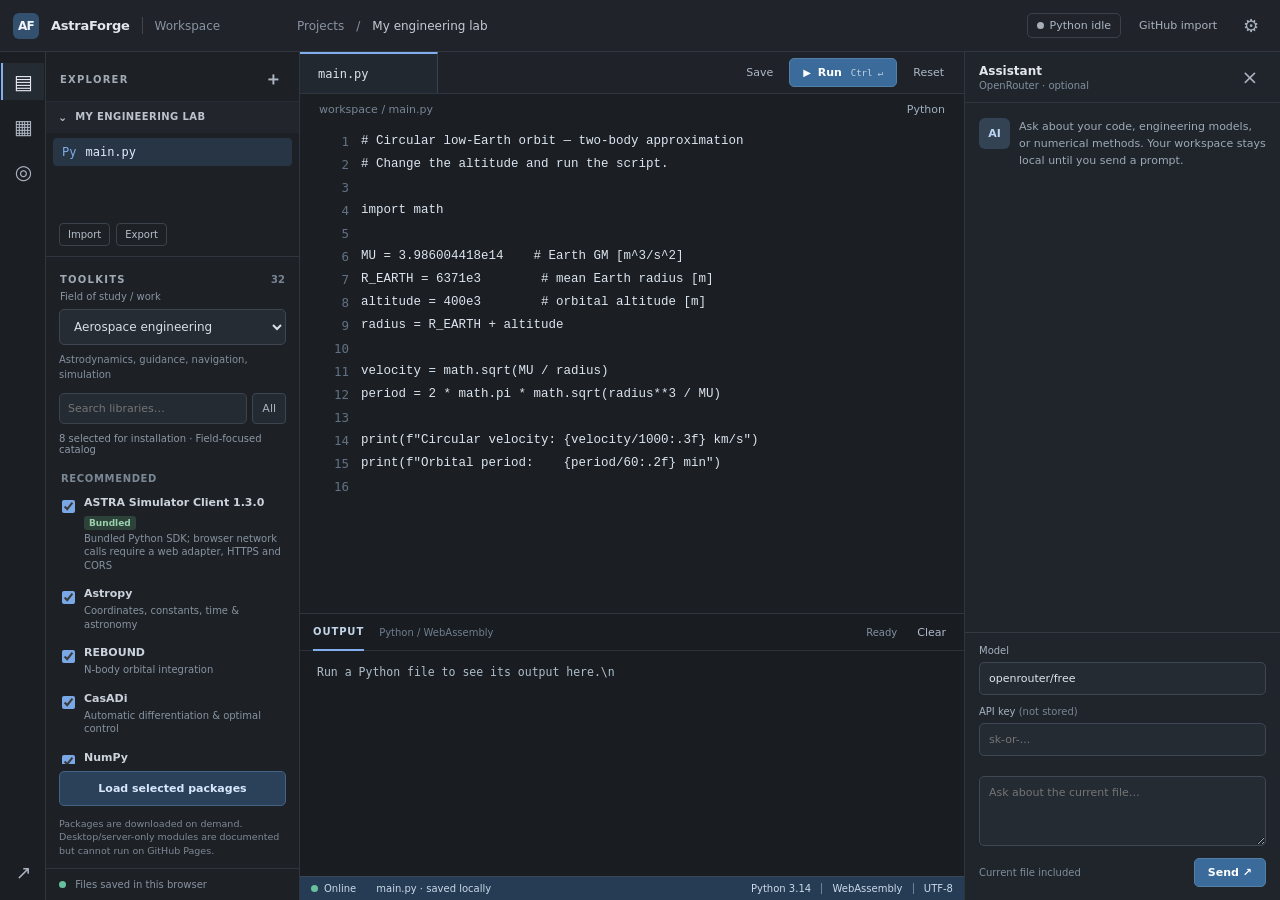
==== index.html @ bc468c58 "Release AstraForge 4.1 - Professional UI and STEM Toolkit" ====
<!doctype html>
<html lang="en">
<head>
<meta charset="utf-8">
<meta name="viewport" content="width=device-width,initial-scale=1,viewport-fit=cover">
<meta name="theme-color" content="#191c21">
<meta name="description" content="AstraForge — a focused, browser-based Python 3.14 workspace for engineering and science.">
<meta http-equiv="Content-Security-Policy" content="default-src 'self'; script-src 'self' https://cdn.jsdelivr.net 'wasm-unsafe-eval'; style-src 'self' 'unsafe-inline'; connect-src 'self' https://cdn.jsdelivr.net https://api.github.com https://raw.githubusercontent.com https://openrouter.ai https://pypi.org https://files.pythonhosted.org; img-src 'self' data: blob:; worker-src 'self' blob:; font-src 'self'; object-src 'none'; base-uri 'self'">
<link rel="manifest" href="./manifest.webmanifest"><link rel="icon" href="./icons/logo.svg" type="image/svg+xml"><link rel="apple-touch-icon" href="./icons/icon-192.png"><link rel="stylesheet" href="./style.css">
<title>AstraForge — Python Engineering IDE</title>
</head>
<body>
<div class="app-shell">
  <header class="app-header">
    <div class="app-brand"><span class="logo">AF</span><strong>AstraForge</strong><span class="brand-divider"></span><span class="brand-context">Workspace</span></div>
    <div class="header-center"><span class="breadcrumb">Projects</span><span class="chevron">/</span><span class="breadcrumb-strong">My engineering lab</span></div>
    <div class="header-actions"><span class="engine-chip" id="runtimeStatus"><span class="led"></span>Python idle</span><button id="btnGithub" class="header-button" title="Import a public GitHub source file">GitHub import</button><button id="btnSettings" class="icon-button" title="Preferences" aria-label="Preferences">⚙</button><button id="btnSide" class="icon-button mobile-only" aria-label="Toggle explorer">☰</button><button id="btnAI" class="icon-button mobile-only" aria-label="Toggle assistant">◫</button></div>
  </header>
  <div class="app-body">
    <nav class="activity-rail" aria-label="Primary views"><button class="activity active" title="Explorer" aria-label="Explorer">▤</button><button class="activity" id="btnRailPackages" title="Scientific packages" aria-label="Scientific packages">▦</button><button class="activity" id="btnRailAI" title="Assistant" aria-label="Assistant">◎</button><span class="activity-spacer"></span><a class="activity link" href="https://elemanprojects.com" target="_blank" rel="noopener noreferrer" title="Portfolio">↗</a></nav>
    <aside id="sidebar" class="explorer">
      <div class="panel-label">EXPLORER <button id="btnNew" title="New file" aria-label="Create new file">＋</button></div>
      <div class="section-title">⌄ <span>MY ENGINEERING LAB</span></div>
      <nav id="files" aria-label="Project files" class="file-tree"></nav>
      <div class="file-operations"><button id="btnImport">Import</button><button id="btnExport">Export</button><input id="importInput" type="file" accept=".py,.txt,.json,.md" multiple hidden></div>
      <div class="panel-rule"></div>
      <div id="toolkitSection" class="toolkit-section">
        <div class="panel-label package-title">TOOLKITS <span id="packageTotal">0</span></div>
        <label class="field-caption" for="role">Field of study / work</label>
        <select id="role" class="select-input" aria-label="Choose engineering discipline"></select>
        <p id="profileSummary" class="profile-hint"></p>
        <div class="pkg-controls"><input id="packageSearch" type="search" placeholder="Search libraries…" aria-label="Search packages"><button id="btnAllPackages" title="Show all catalog modules" aria-pressed="false">All</button></div>
        <div id="packageCounts" class="package-counts"></div>
        <div id="packages" class="package-scroll" role="group" aria-label="Packages for discipline"></div>
        <button id="btnInstall" class="button-secondary install-button">Load selected packages</button>
        <p class="package-note">Packages are downloaded on demand. Desktop/server-only modules are documented but cannot run on GitHub Pages.</p>
      </div>
      <div class="explorer-footer"><span class="storage-dot"></span> Files saved in this browser</div>
    </aside>
    <main class="ide-main">
      <div class="editor-bar"><div class="tabs"><button id="tabname" class="editor-tab">main.py</button></div><div class="editor-actions"><button id="btnSave" class="small-button" title="Ctrl+S">Save</button><button id="btnRun" class="run-button" title="Ctrl+Enter"><span class="run-arrow">▶</span> Run <kbd>Ctrl ↵</kbd></button><button id="btnStop" class="small-button" title="Restart Python runtime">Reset</button></div></div>
      <div class="editor-surface"><div class="editor-breadcrumb"><span id="pathLabel">workspace / main.py</span><span class="file-language">Python</span></div><div class="editor-content"><div id="lineNumbers" class="line-numbers" aria-hidden="true">1</div><textarea id="editor" spellcheck="false" aria-label="Python code editor" autocapitalize="off" autocorrect="off" autocomplete="off" wrap="off"></textarea></div></div>
      <section class="console-section" aria-label="Execution output"><div class="console-toolbar"><div class="console-tabs"><span class="console-tab active">OUTPUT</span><span class="console-subtitle">Python / WebAssembly</span></div><div class="console-actions"><span id="runStatus">Ready</span><button id="btnClear">Clear</button></div></div><pre id="output" class="console-output" role="log" aria-live="polite">Run a Python file to see its output here.\n</pre><div id="plotZone" class="plot-zone" aria-label="Matplotlib figures"></div></section>
      <div class="status-bar"><span><span class="status-dot" id="connectionDot"></span><span id="connection">Online</span></span><span id="fileStatus">main.py · saved locally</span><span class="status-right">Python 3.14 <span class="status-divider"></span> WebAssembly <span class="status-divider"></span> UTF-8</span></div>
    </main>
    <aside id="rightbar" class="assistant-panel"><div class="assistant-header"><div><strong>Assistant</strong><span>OpenRouter · optional</span></div><button class="icon-button" id="btnCloseAI" title="Hide assistant">×</button></div><div class="assistant-banner"><div class="assistant-avatar">AI</div><p>Ask about your code, engineering models, or numerical methods. Your workspace stays local until you send a prompt.</p></div><div id="aiMessages" class="ai-messages" aria-live="polite"></div><div class="assistant-configuration"><label for="aiModel">Model</label><input id="aiModel" value="openrouter/free" spellcheck="false" placeholder="provider/model:free"><label for="aiKey">API key <span>(not stored)</span></label><input id="aiKey" type="password" autocomplete="off" placeholder="sk-or-..."></div><div class="assistant-compose"><textarea id="aiPrompt" rows="3" placeholder="Ask about the current file…" aria-label="Assistant prompt"></textarea><div class="compose-bottom"><span>Current file included</span><button id="btnAsk" class="run-button">Send ↗</button></div></div></aside>
  </div>
</div>
<dialog id="settingsDialog" class="dialog"><div class="dialog-header"><div><small>PREFERENCES</small><h2>Settings</h2></div><button id="closeSettings" aria-label="Close preferences">×</button></div><div class="dialog-body"><h3>Python runtime</h3><p>Python 3.14 powered by Pyodide in a module Web Worker. Executes on your device; no Python server required. Initial runtime and libraries must download once.</p><h3>Keyboard shortcuts</h3><div class="shortcut"><span>Run current file</span><kbd>Ctrl / ⌘ + Enter</kbd></div><div class="shortcut"><span>Save workspace</span><kbd>Ctrl / ⌘ + S</kbd></div><div class="shortcut"><span>Focus editor</span><kbd>Ctrl / ⌘ + K</kbd></div><h3>Browser limitations</h3><p>Tkinter cannot open a desktop window; Django cannot host an HTTP server on GitHub Pages. PyFME requires a separate compatible runtime. ASTRA Simulator Client can be imported, but remote requests require a browser adapter, accessible HTTPS endpoint and CORS.</p><h3>Privacy</h3><p>Your files live in browser IndexedDB. Download important projects regularly. OpenRouter receives code only when you explicitly send a prompt. Never embed a shared API key in a published web app.</p></div></dialog>
<dialog id="githubDialog" class="dialog"><div class="dialog-header"><div><small>IMPORT</small><h2>Public GitHub file</h2></div><button id="closeGithub" aria-label="Close import">×</button></div><div class="dialog-body"><p>Paste the raw.githubusercontent.com URL of a public <code>.py</code> file. Honor the source's software license.</p><input id="rawUrl" class="select-input wide" type="url" placeholder="https://raw.githubusercontent.com/owner/repo/main/file.py"><button id="importRaw" class="run-button import-action">Import file</button></div></dialog>
<div id="toast" class="toast" role="status" aria-live="polite"></div>
<script type="module" src="./app.js"></script>
</body></html>
---- style.css ----
:root{color-scheme:dark;--bg:#191c21;--bg-deep:#14171b;--surface:#1d2127;--surface-2:#232830;--surface-3:#2a3038;--border:#30363f;--subtle:#262c34;--text:#e3e6eb;--text-muted:#9aa3b0;--muted:#798391;--accent:#82aef0;--accent-bg:#25364d;--green:#67c19d;--red:#e98b91;--shadow:0 14px 40px rgba(0,0,0,.36);font-family:Inter,system-ui,-apple-system,BlinkMacSystemFont,"Segoe UI",sans-serif}
*{box-sizing:border-box}html,body{margin:0;min-height:100%;height:100%;background:var(--bg);color:var(--text)}button,input,select,textarea{font:inherit}button{cursor:pointer}button:disabled{opacity:.43;cursor:not-allowed}button:focus-visible,input:focus-visible,select:focus-visible,textarea:focus-visible{outline:2px solid var(--accent);outline-offset:1px}button{transition:background .13s ease,border-color .13s ease}a{color:var(--accent)}.app-shell{height:100dvh;display:flex;flex-direction:column;overflow:hidden}.app-header{height:52px;min-height:52px;background:#20242a;border-bottom:1px solid var(--border);display:flex;align-items:center;justify-content:space-between;padding:0 13px;gap:18px}.app-brand,.header-center,.header-actions{display:flex;align-items:center;gap:12px;min-width:0}.app-brand{min-width:266px}.app-brand strong{font-size:13px;letter-spacing:-.25px;font-weight:660}.logo{font-size:12px;font-weight:760;letter-spacing:-.8px;display:grid;place-items:center;width:26px;height:26px;color:#f1f6fd;background:#34506f;border-radius:6px}.brand-divider{height:17px;width:1px;background:#404650}.brand-context,.breadcrumb,.chevron{color:#8993a1;font-size:12px}.header-center{margin-right:auto}.breadcrumb-strong{color:#c4cad3;font-size:12px}.header-actions{gap:8px}.engine-chip{white-space:nowrap;border:1px solid #39414b;border-radius:5px;padding:5px 9px;font-size:11px;color:#aab5c3}.led,.status-dot,.storage-dot{width:7px;height:7px;display:inline-block;border-radius:50%;background:#a6aeb7;margin-right:6px}.engine-chip.ready .led,.status-dot,.storage-dot{background:var(--green)}.engine-chip.failed .led{background:var(--red)}.header-button,.icon-button,.activity{border:0;color:#aab2bf;background:transparent}.header-button{padding:7px 10px;font-size:11px;border-radius:5px}.header-button:hover,.icon-button:hover,.activity:hover{background:#303741;color:#f0f3f7}.icon-button{width:32px;height:30px;border-radius:5px;font-size:18px;display:grid;place-items:center}.mobile-only{display:none}.app-body{min-height:0;flex:1;display:flex}.activity-rail{display:flex;flex-direction:column;align-items:center;gap:8px;width:46px;flex:0 0 46px;background:#1b1e23;border-right:1px solid var(--border);padding-top:11px}.activity{height:37px;width:43px;border-left:2px solid transparent;font-size:20px;text-decoration:none;display:grid;place-items:center}.activity.active{border-left-color:var(--accent);color:#e7eaf1;background:#252b33}.activity-spacer{flex:1}.activity.link{margin-bottom:10px;font-size:19px}.explorer{width:254px;flex:0 0 254px;min-height:0;display:flex;flex-direction:column;background:#1d2126;border-right:1px solid var(--border)}.panel-label{font-size:10px;color:#a1a9b3;letter-spacing:1.25px;font-weight:680;padding:17px 14px 12px;display:flex;align-items:center;justify-content:space-between}.panel-label button{border:0;background:transparent;color:#aeb7c4;font-size:18px;line-height:14px;padding:3px}.section-title{font-size:11px;color:#bdc3cb;font-weight:630;padding:9px 12px;border-top:1px solid var(--subtle);background:#22262c;display:flex;gap:8px}.section-title span{font-size:10px;letter-spacing:.4px}.file-tree{min-height:85px;max-height:170px;overflow:auto;padding:5px 7px}.file-item{border:0;color:#a7b0bc;background:transparent;padding:7px 9px;display:flex;gap:9px;align-items:center;width:100%;text-align:left;border-radius:4px;font:12px ui-monospace,SFMono-Regular,Consolas,monospace}.file-item:hover{background:#272d35}.file-item.active{background:#283545;color:#e0ebff}.file-icon{color:#7eafe6;font-size:12px}.file-operations{display:flex;gap:6px;padding:5px 13px 10px}.file-operations button{border:1px solid #3a424c;border-radius:4px;background:transparent;color:#b6bec9;padding:5px 8px;font-size:10px}.file-operations button:hover{background:#2c333b}.panel-rule{height:1px;background:var(--border)}.toolkit-section{display:flex;flex-direction:column;min-height:0;flex:1}.package-title{padding-bottom:6px}.package-title span{font-size:10px;color:#788595;letter-spacing:0}.field-caption{color:#8994a2;font-size:10px;padding:0 14px 7px}.select-input{background:#262c33;border:1px solid #3e4751;color:#d7dfe7;border-radius:5px;padding:9px 10px;min-width:0;width:calc(100% - 26px);margin:0 13px;font-size:12px}.profile-hint{font-size:10px;line-height:1.5;color:#83909f;margin:7px 13px 11px}.pkg-controls{display:flex;margin:0 13px;gap:5px}.pkg-controls input{background:#252b33;border:1px solid #3a434e;color:#e1e6ef;border-radius:5px;min-width:0;flex:1;padding:8px 8px;font-size:11px}.pkg-controls button{background:#242a32;color:#a8b4c3;border:1px solid #3c4550;border-radius:4px;padding:0 9px;font-size:11px}.pkg-controls button[aria-pressed=true]{background:var(--accent-bg);color:#cce0fb}.package-counts{color:#8d98a5;font-size:10px;padding:9px 13px 6px}.package-scroll{flex:1;min-height:90px;overflow:auto;padding:0 8px 8px;scrollbar-color:#424a55 transparent;scrollbar-width:thin}.pkg-group{font-size:10px;letter-spacing:.65px;color:#7c8896;text-transform:uppercase;font-weight:660;padding:12px 7px 5px}.package-row{padding:7px 8px 8px;border-radius:5px;display:flex;gap:9px;align-items:flex-start;cursor:pointer}.package-row:hover{background:#252b32}.package-row input{accent-color:#7aa7e5;margin:4px 0 0;flex-shrink:0}.package-row input:disabled{cursor:not-allowed}.pkg-content{flex:1;min-width:0}.pkg-name{font-size:11px;font-weight:560;line-height:1.35;color:#cbd2db;display:flex;flex-wrap:wrap;align-items:center;gap:5px}.pkg-desc{display:block;font-size:10px;color:#8793a0;line-height:1.35;margin-top:2px}.pkg-flag{padding:1px 5px;border-radius:3px;background:#2b3643;color:#9fc6f2;font-size:9px;font-weight:620}.pkg-flag.native{background:#453832;color:#e3b091}.pkg-flag.bundled{background:#2d4238;color:#9ad1ae}.pkg-group-note{font-size:10px;color:#a28f7c;padding:7px 9px;line-height:1.35}.install-button{margin:7px 13px;border-radius:5px;height:35px;flex-shrink:0}.button-secondary{border:1px solid #436284;background:#2b4159;color:#d8e8fd;font-size:11px;font-weight:630}.button-secondary:hover{background:#36516e}.package-note{font-size:9.5px;color:#7e8895;line-height:1.4;margin:4px 13px 11px}.explorer-footer{padding:10px 13px;border-top:1px solid var(--border);color:#8893a2;font-size:10px}.ide-main{flex:1;min-width:0;min-height:0;display:flex;flex-direction:column;background:#1b1f24}.editor-bar{display:flex;align-items:center;justify-content:space-between;border-bottom:1px solid var(--border);height:42px;flex-shrink:0;background:#1f2329}.tabs{height:100%;display:flex}.editor-tab{color:#dbe4ed;background:#222830;padding:0 18px;min-width:138px;border:0;border-top:2px solid var(--accent);border-right:1px solid #38424e;text-align:left;font:12px ui-monospace,Consolas,monospace}.editor-actions{display:flex;align-items:center;gap:6px;padding:0 10px}.small-button{background:transparent;border:1px solid transparent;border-radius:4px;color:#acb8c6;padding:6px 9px;font-size:11px}.small-button:hover{background:#2b323a}.run-button{background:#3b6b9a;border:1px solid #5380a8;color:white;border-radius:5px;padding:7px 13px;font-size:11px;font-weight:650}.run-button:hover{background:#4a7eae}.run-arrow{font-size:10px;margin-right:3px}.run-button kbd{font-size:9px;font-weight:400;opacity:.72;margin-left:5px}.editor-surface{flex:1;min-height:115px;display:flex;flex-direction:column}.editor-breadcrumb{color:#778595;font-size:11px;padding:9px 19px;display:flex;justify-content:space-between;gap:8px}.file-language{color:#a1aebf}.editor-content{min-height:0;flex:1;display:flex;overflow:hidden;position:relative}.line-numbers{font:12.5px/23px ui-monospace,SFMono-Regular,Consolas,monospace;white-space:pre;overflow:hidden;color:#627183;text-align:right;padding:5px 12px 10px 12px;width:61px;flex:0 0 61px;user-select:none}.editor-content textarea{flex:1;min-width:0;resize:none;border:0;outline:0!important;background:transparent;white-space:pre;overflow:auto;color:#dce5ef;caret-color:#e5efff;font:12.5px/23px ui-monospace,SFMono-Regular,Consolas,"Liberation Mono",monospace;padding:5px 18px 18px 0;tab-size:4}.console-section{flex:0 0 31%;min-height:160px;max-height:42%;border-top:1px solid var(--border);display:flex;flex-direction:column;background:#191d22}.console-toolbar{display:flex;justify-content:space-between;gap:8px;align-items:center;height:37px;flex-shrink:0;border-bottom:1px solid #2b3138;padding:0 13px}.console-tabs,.console-actions{display:flex;align-items:center;gap:15px}.console-tab{color:#c4d4e8;font-size:10px;letter-spacing:.9px;font-weight:700;border-bottom:2px solid var(--accent);line-height:35px}.console-subtitle{font-size:10px;color:#6f7e8e}.console-actions{font-size:10px;color:#8290a0}.console-actions button{border:0;background:transparent;color:#afbaca;font-size:11px;padding:5px}.console-output{flex:1;min-height:0;overflow:auto;white-space:pre-wrap;overflow-wrap:anywhere;font:11.5px/1.7 ui-monospace,SFMono-Regular,Consolas,monospace;color:#aebdc9;margin:0;padding:12px 17px}.out-error{color:#f4a1a3}.out-success{color:#94d3ac}.plot-zone{display:flex;flex-wrap:wrap;gap:12px;padding:0 12px}.plot-zone img{background:white;max-width:100%;max-height:290px;border-radius:5px;margin-bottom:12px}.status-bar{height:24px;flex-shrink:0;border-top:1px solid #3a4754;display:flex;align-items:center;gap:20px;background:#263c54;padding:0 11px;font-size:10px;color:#cbdae8}.status-bar>span{white-space:nowrap}.status-right{margin-left:auto}.status-divider{height:11px;display:inline-block;border-left:1px solid #6b8299;margin:0 7px;vertical-align:middle}.assistant-panel{flex:0 0 316px;width:316px;display:flex;min-height:0;flex-direction:column;border-left:1px solid var(--border);background:#20252b}.assistant-header{display:flex;align-items:center;justify-content:space-between;border-bottom:1px solid var(--border);padding:10px 14px;min-height:49px}.assistant-header strong{display:block;font-size:12px;font-weight:660}.assistant-header span{display:block;color:#8190a0;font-size:10px;margin-top:2px}.assistant-header button{font-size:20px}.assistant-banner{padding:15px 14px 10px;color:#9da9b7;font-size:11px;line-height:1.55;display:flex;gap:9px}.assistant-banner p{margin:0}.assistant-avatar{flex:0 0 31px;height:31px;display:grid;place-items:center;background:#334354;color:#bbd5f3;border-radius:6px;font-size:11px;font-weight:740}.ai-messages{flex:1;min-height:50px;overflow:auto;padding:4px 14px;display:flex;flex-direction:column;gap:11px}.ai-msg{white-space:pre-wrap;overflow-wrap:anywhere;border:1px solid #34404b;padding:11px;border-radius:7px;font-size:11px;line-height:1.6;color:#c5d0dc;background:#242b33}.ai-msg.user{background:#2b3949;border-color:#3b4c60}.ai-msg.assistant{background:#272b32}.assistant-configuration{padding:12px 14px 6px;border-top:1px solid #343a43;display:flex;flex-direction:column;gap:6px}.assistant-configuration label{font-size:10px;color:#a7b2c0}.assistant-configuration label span{color:#798595}.assistant-configuration input,.assistant-compose textarea{border:1px solid #3e4753;background:#252b33;color:#e0e6f0;border-radius:5px;min-width:0;padding:9px;font-size:11px;outline:0}.assistant-configuration input{margin-bottom:5px}.assistant-compose{padding:9px 14px 13px}.assistant-compose textarea{width:100%;min-height:70px;max-height:150px;resize:vertical}.compose-bottom{display:flex;justify-content:space-between;align-items:center;gap:10px;padding-top:8px}.compose-bottom span{font-size:10px;color:#7f8d9d}.dialog{border:1px solid #46525f;border-radius:9px;background:#22282f;color:var(--text);box-shadow:var(--shadow);width:min(540px,calc(100vw - 24px));padding:0;max-height:85dvh}.dialog::backdrop{background:rgba(0,0,0,.66)}.dialog-header{border-bottom:1px solid var(--border);padding:15px 18px;display:flex;justify-content:space-between;align-items:center}.dialog-header small{color:#8f9baa;font-size:10px;letter-spacing:1px}.dialog-header h2{font-size:18px;margin:4px 0 0;font-weight:660}.dialog-header button{border:0;color:#c2cbd5;background:transparent;font-size:25px}.dialog-body{padding:17px 18px;overflow:auto;max-height:65dvh;color:#a9b5c3;font-size:12px;line-height:1.6}.dialog-body h3{color:#e1e8ef;margin:14px 0 5px;font-size:12px}.dialog-body p{margin:8px 0}.dialog-body code,.dialog-body kbd{background:#303942;padding:2px 5px;border-radius:3px}.shortcut{display:flex;align-items:center;justify-content:space-between;gap:10px;padding:8px 0;border-bottom:1px solid #343d46}.select-input.wide{width:100%;margin:10px 0}.import-action{margin-top:10px}.toast{position:fixed;bottom:42px;left:50%;transform:translate(-50%,10px);opacity:0;pointer-events:none;background:#364456;color:#f0f5ff;padding:10px 16px;border:1px solid #57728d;border-radius:7px;font-size:12px;transition:opacity .16s,transform .16s;z-index:11;max-width:calc(100vw - 40px)}.toast.visible{opacity:1;transform:translate(-50%,0)}
@media(max-width:1130px){.assistant-panel{flex-basis:278px;width:278px}.explorer{flex-basis:234px;width:234px}.app-brand{min-width:233px}.header-center{display:none}.console-section{flex-basis:35%}}
@media(max-width:850px){.assistant-panel{display:none;position:absolute;z-index:4;right:0;top:52px;bottom:0;width:min(340px,90vw);box-shadow:var(--shadow)}.assistant-panel.open{display:flex}.mobile-only{display:grid}.explorer{width:220px;flex-basis:220px}.brand-context,.brand-divider{display:none}.app-brand{min-width:0}.activity-rail{width:42px;flex-basis:42px}.status-right{display:none}}
@media(max-width:650px){.app-header{height:49px;min-height:49px;padding:0 8px}.app-brand strong{font-size:12px}.app-header .engine-chip{font-size:10px;padding:5px 7px}.app-header .header-button{display:none}.app-body{position:relative}.activity-rail{display:none}.explorer{display:none;position:absolute;z-index:5;left:0;top:0;bottom:0;box-shadow:var(--shadow);width:min(300px,86vw)}.explorer.open{display:flex}.assistant-panel{top:0}.ide-main{width:100%}.editor-bar{height:42px}.editor-actions{gap:2px;padding:0 4px}.small-button{padding:5px 7px}.run-button{padding:7px 10px}.run-button kbd{display:none}.editor-tab{min-width:97px;padding:0 10px}.editor-breadcrumb{padding:7px 12px}.line-numbers{width:42px;flex-basis:42px;padding-left:3px;padding-right:9px;font-size:12px}.editor-content textarea{font-size:12px;padding-right:8px}.console-section{flex-basis:35%;min-height:140px}.status-bar{gap:10px}.status-bar span:nth-child(2){max-width:52vw;overflow:hidden;text-overflow:ellipsis}.assistant-panel.open{width:min(330px,93vw)}}
@media(prefers-reduced-motion:reduce){*,*::before,*::after{transition:none!important;animation:none!important}}
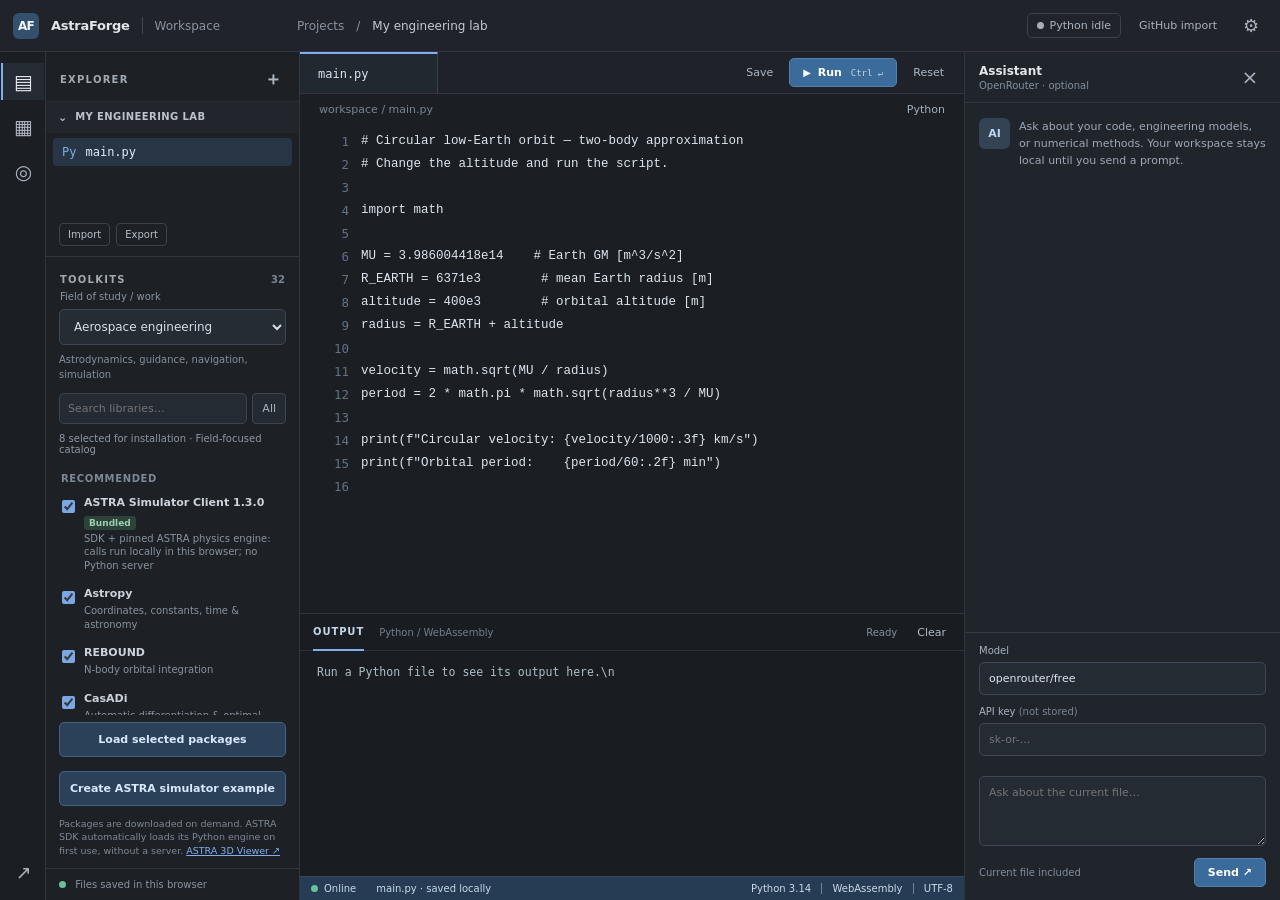
==== commit 8fe89b58: "Integrate ASTRA browser simulation engine" ====
--- a/index.html
+++ b/index.html
@@ -32,8 +32,8 @@
         <div class="pkg-controls"><input id="packageSearch" type="search" placeholder="Search libraries…" aria-label="Search packages"><button id="btnAllPackages" title="Show all catalog modules" aria-pressed="false">All</button></div>
         <div id="packageCounts" class="package-counts"></div>
         <div id="packages" class="package-scroll" role="group" aria-label="Packages for discipline"></div>
-        <button id="btnInstall" class="button-secondary install-button">Load selected packages</button>
-        <p class="package-note">Packages are downloaded on demand. Desktop/server-only modules are documented but cannot run on GitHub Pages.</p>
+        <button id="btnInstall" class="button-secondary install-button">Load selected packages</button><button id="btnAstraDemo" class="button-secondary install-button" title="Create a Python example using the in-browser ASTRA simulator">Create ASTRA simulator example</button>
+        <p class="package-note">Packages are downloaded on demand. ASTRA SDK automatically loads its Python engine on first use, without a server. <a href="https://eleman07.github.io/ASTRA---Aerospace-Simulator/" target="_blank" rel="noopener noreferrer">ASTRA 3D Viewer ↗</a></p>
       </div>
       <div class="explorer-footer"><span class="storage-dot"></span> Files saved in this browser</div>
     </aside>
@@ -46,7 +46,7 @@
     <aside id="rightbar" class="assistant-panel"><div class="assistant-header"><div><strong>Assistant</strong><span>OpenRouter · optional</span></div><button class="icon-button" id="btnCloseAI" title="Hide assistant">×</button></div><div class="assistant-banner"><div class="assistant-avatar">AI</div><p>Ask about your code, engineering models, or numerical methods. Your workspace stays local until you send a prompt.</p></div><div id="aiMessages" class="ai-messages" aria-live="polite"></div><div class="assistant-configuration"><label for="aiModel">Model</label><input id="aiModel" value="openrouter/free" spellcheck="false" placeholder="provider/model:free"><label for="aiKey">API key <span>(not stored)</span></label><input id="aiKey" type="password" autocomplete="off" placeholder="sk-or-..."></div><div class="assistant-compose"><textarea id="aiPrompt" rows="3" placeholder="Ask about the current file…" aria-label="Assistant prompt"></textarea><div class="compose-bottom"><span>Current file included</span><button id="btnAsk" class="run-button">Send ↗</button></div></div></aside>
   </div>
 </div>
-<dialog id="settingsDialog" class="dialog"><div class="dialog-header"><div><small>PREFERENCES</small><h2>Settings</h2></div><button id="closeSettings" aria-label="Close preferences">×</button></div><div class="dialog-body"><h3>Python runtime</h3><p>Python 3.14 powered by Pyodide in a module Web Worker. Executes on your device; no Python server required. Initial runtime and libraries must download once.</p><h3>Keyboard shortcuts</h3><div class="shortcut"><span>Run current file</span><kbd>Ctrl / ⌘ + Enter</kbd></div><div class="shortcut"><span>Save workspace</span><kbd>Ctrl / ⌘ + S</kbd></div><div class="shortcut"><span>Focus editor</span><kbd>Ctrl / ⌘ + K</kbd></div><h3>Browser limitations</h3><p>Tkinter cannot open a desktop window; Django cannot host an HTTP server on GitHub Pages. PyFME requires a separate compatible runtime. ASTRA Simulator Client can be imported, but remote requests require a browser adapter, accessible HTTPS endpoint and CORS.</p><h3>Privacy</h3><p>Your files live in browser IndexedDB. Download important projects regularly. OpenRouter receives code only when you explicitly send a prompt. Never embed a shared API key in a published web app.</p></div></dialog>
+<dialog id="settingsDialog" class="dialog"><div class="dialog-header"><div><small>PREFERENCES</small><h2>Settings</h2></div><button id="closeSettings" aria-label="Close preferences">×</button></div><div class="dialog-body"><h3>Python runtime</h3><p>Python 3.14 powered by Pyodide in a module Web Worker. Executes on your device; no Python server required. Initial runtime and libraries must download once.</p><h3>Keyboard shortcuts</h3><div class="shortcut"><span>Run current file</span><kbd>Ctrl / ⌘ + Enter</kbd></div><div class="shortcut"><span>Save workspace</span><kbd>Ctrl / ⌘ + S</kbd></div><div class="shortcut"><span>Focus editor</span><kbd>Ctrl / ⌘ + K</kbd></div><h3>Browser limitations</h3><p>Tkinter cannot open a desktop window; Django cannot host an HTTP server on GitHub Pages. PyFME requires a separate compatible runtime. ASTRA Simulator Client runs against the bundled browser-compatible ASTRA engine (downloaded on first use); no server is required. Simulations are local to the IDE tab, separate from the ASTRA 3D viewer tab.</p><h3>Privacy</h3><p>Your files live in browser IndexedDB. Download important projects regularly. OpenRouter receives code only when you explicitly send a prompt. Never embed a shared API key in a published web app.</p></div></dialog>
 <dialog id="githubDialog" class="dialog"><div class="dialog-header"><div><small>IMPORT</small><h2>Public GitHub file</h2></div><button id="closeGithub" aria-label="Close import">×</button></div><div class="dialog-body"><p>Paste the raw.githubusercontent.com URL of a public <code>.py</code> file. Honor the source's software license.</p><input id="rawUrl" class="select-input wide" type="url" placeholder="https://raw.githubusercontent.com/owner/repo/main/file.py"><button id="importRaw" class="run-button import-action">Import file</button></div></dialog>
 <div id="toast" class="toast" role="status" aria-live="polite"></div>
 <script type="module" src="./app.js"></script>
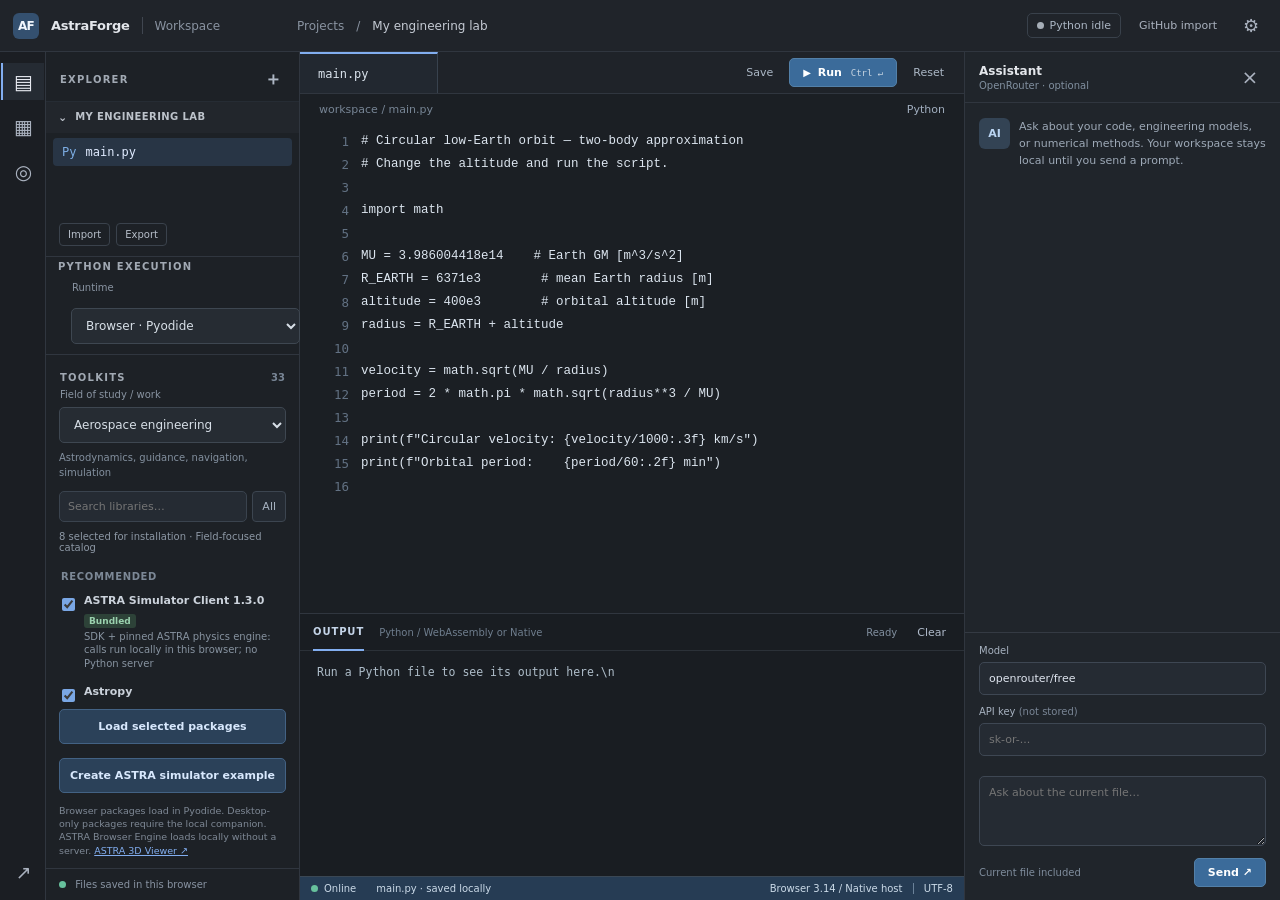
==== commit c29dea21: "AstraForge 4.4 - Native Python support" ====
--- a/index.html
+++ b/index.html
@@ -5,7 +5,7 @@
 <meta name="viewport" content="width=device-width,initial-scale=1,viewport-fit=cover">
 <meta name="theme-color" content="#191c21">
 <meta name="description" content="AstraForge — a focused, browser-based Python 3.14 workspace for engineering and science.">
-<meta http-equiv="Content-Security-Policy" content="default-src 'self'; script-src 'self' https://cdn.jsdelivr.net 'wasm-unsafe-eval'; style-src 'self' 'unsafe-inline'; connect-src 'self' https://cdn.jsdelivr.net https://api.github.com https://raw.githubusercontent.com https://openrouter.ai https://pypi.org https://files.pythonhosted.org; img-src 'self' data: blob:; worker-src 'self' blob:; font-src 'self'; object-src 'none'; base-uri 'self'">
+<meta http-equiv="Content-Security-Policy" content="default-src 'self'; script-src 'self' https://cdn.jsdelivr.net 'wasm-unsafe-eval'; style-src 'self' 'unsafe-inline'; connect-src 'self' https://cdn.jsdelivr.net https://api.github.com https://raw.githubusercontent.com https://openrouter.ai https://pypi.org https://files.pythonhosted.org http://127.0.0.1:8766 http://localhost:8766; img-src 'self' data: blob:; worker-src 'self' blob:; font-src 'self'; object-src 'none'; base-uri 'self'">
 <link rel="manifest" href="./manifest.webmanifest"><link rel="icon" href="./icons/logo.svg" type="image/svg+xml"><link rel="apple-touch-icon" href="./icons/icon-192.png"><link rel="stylesheet" href="./style.css">
 <title>AstraForge — Python Engineering IDE</title>
 </head>
@@ -24,6 +24,22 @@
       <nav id="files" aria-label="Project files" class="file-tree"></nav>
       <div class="file-operations"><button id="btnImport">Import</button><button id="btnExport">Export</button><input id="importInput" type="file" accept=".py,.txt,.json,.md" multiple hidden></div>
       <div class="panel-rule"></div>
+      <section class="desktop-connect" aria-label="Python execution target">
+        <div class="panel-label">PYTHON EXECUTION</div>
+        <label class="field-caption" for="runTarget">Runtime</label>
+        <select class="select-input" id="runTarget"><option value="browser">Browser · Pyodide</option><option value="desktop">Desktop / server · Native Python</option></select>
+        <div id="desktopControls" hidden>
+          <p class="profile-hint">Run on your own Ubuntu computer. Start the companion first. Never connect to a stranger's machine.</p>
+          <label class="field-caption" for="desktopToken">Companion session token</label>
+          <input class="select-input desktop-token" id="desktopToken" type="password" autocomplete="off" placeholder="Paste token from terminal" aria-label="Desktop connection token">
+          <div class="desktop-actions"><button id="btnDesktopConnect" class="button-secondary">Connect localhost</button><button id="btnNativeInstall" class="button-secondary">Install native modules</button></div>
+          <label class="field-caption" for="nativeExample">Example</label>
+          <select class="select-input" id="nativeExample"><option value="tkinter">Tkinter · native window</option><option value="django">Django · local HTTP server</option><option value="moderngl">ModernGL · OpenGL/EGL</option><option value="pyfme">PyFME · module check</option></select>
+          <button id="btnNativeExample" class="button-secondary install-button">Create example file</button>
+          <p id="desktopState" class="profile-hint" role="status">Not connected · companion runs on this computer only.</p>
+        </div>
+      </section>
+      <div class="panel-rule"></div>
       <div id="toolkitSection" class="toolkit-section">
         <div class="panel-label package-title">TOOLKITS <span id="packageTotal">0</span></div>
         <label class="field-caption" for="role">Field of study / work</label>
@@ -33,20 +49,20 @@
         <div id="packageCounts" class="package-counts"></div>
         <div id="packages" class="package-scroll" role="group" aria-label="Packages for discipline"></div>
         <button id="btnInstall" class="button-secondary install-button">Load selected packages</button><button id="btnAstraDemo" class="button-secondary install-button" title="Create a Python example using the in-browser ASTRA simulator">Create ASTRA simulator example</button>
-        <p class="package-note">Packages are downloaded on demand. ASTRA SDK automatically loads its Python engine on first use, without a server. <a href="https://eleman07.github.io/ASTRA---Aerospace-Simulator/" target="_blank" rel="noopener noreferrer">ASTRA 3D Viewer ↗</a></p>
+        <p class="package-note">Browser packages load in Pyodide. Desktop-only packages require the local companion. ASTRA Browser Engine loads locally without a server. <a href="https://eleman07.github.io/ASTRA---Aerospace-Simulator/" target="_blank" rel="noopener noreferrer">ASTRA 3D Viewer ↗</a></p>
       </div>
       <div class="explorer-footer"><span class="storage-dot"></span> Files saved in this browser</div>
     </aside>
     <main class="ide-main">
       <div class="editor-bar"><div class="tabs"><button id="tabname" class="editor-tab">main.py</button></div><div class="editor-actions"><button id="btnSave" class="small-button" title="Ctrl+S">Save</button><button id="btnRun" class="run-button" title="Ctrl+Enter"><span class="run-arrow">▶</span> Run <kbd>Ctrl ↵</kbd></button><button id="btnStop" class="small-button" title="Restart Python runtime">Reset</button></div></div>
       <div class="editor-surface"><div class="editor-breadcrumb"><span id="pathLabel">workspace / main.py</span><span class="file-language">Python</span></div><div class="editor-content"><div id="lineNumbers" class="line-numbers" aria-hidden="true">1</div><textarea id="editor" spellcheck="false" aria-label="Python code editor" autocapitalize="off" autocorrect="off" autocomplete="off" wrap="off"></textarea></div></div>
-      <section class="console-section" aria-label="Execution output"><div class="console-toolbar"><div class="console-tabs"><span class="console-tab active">OUTPUT</span><span class="console-subtitle">Python / WebAssembly</span></div><div class="console-actions"><span id="runStatus">Ready</span><button id="btnClear">Clear</button></div></div><pre id="output" class="console-output" role="log" aria-live="polite">Run a Python file to see its output here.\n</pre><div id="plotZone" class="plot-zone" aria-label="Matplotlib figures"></div></section>
-      <div class="status-bar"><span><span class="status-dot" id="connectionDot"></span><span id="connection">Online</span></span><span id="fileStatus">main.py · saved locally</span><span class="status-right">Python 3.14 <span class="status-divider"></span> WebAssembly <span class="status-divider"></span> UTF-8</span></div>
+      <section class="console-section" aria-label="Execution output"><div class="console-toolbar"><div class="console-tabs"><span class="console-tab active">OUTPUT</span><span class="console-subtitle">Python / WebAssembly or Native</span></div><div class="console-actions"><span id="runStatus">Ready</span><button id="btnClear">Clear</button></div></div><pre id="output" class="console-output" role="log" aria-live="polite">Run a Python file to see its output here.\n</pre><div id="plotZone" class="plot-zone" aria-label="Matplotlib figures"></div></section>
+      <div class="status-bar"><span><span class="status-dot" id="connectionDot"></span><span id="connection">Online</span></span><span id="fileStatus">main.py · saved locally</span><span class="status-right">Browser 3.14 / Native host <span class="status-divider"></span> UTF-8</span></div>
     </main>
     <aside id="rightbar" class="assistant-panel"><div class="assistant-header"><div><strong>Assistant</strong><span>OpenRouter · optional</span></div><button class="icon-button" id="btnCloseAI" title="Hide assistant">×</button></div><div class="assistant-banner"><div class="assistant-avatar">AI</div><p>Ask about your code, engineering models, or numerical methods. Your workspace stays local until you send a prompt.</p></div><div id="aiMessages" class="ai-messages" aria-live="polite"></div><div class="assistant-configuration"><label for="aiModel">Model</label><input id="aiModel" value="openrouter/free" spellcheck="false" placeholder="provider/model:free"><label for="aiKey">API key <span>(not stored)</span></label><input id="aiKey" type="password" autocomplete="off" placeholder="sk-or-..."></div><div class="assistant-compose"><textarea id="aiPrompt" rows="3" placeholder="Ask about the current file…" aria-label="Assistant prompt"></textarea><div class="compose-bottom"><span>Current file included</span><button id="btnAsk" class="run-button">Send ↗</button></div></div></aside>
   </div>
 </div>
-<dialog id="settingsDialog" class="dialog"><div class="dialog-header"><div><small>PREFERENCES</small><h2>Settings</h2></div><button id="closeSettings" aria-label="Close preferences">×</button></div><div class="dialog-body"><h3>Python runtime</h3><p>Python 3.14 powered by Pyodide in a module Web Worker. Executes on your device; no Python server required. Initial runtime and libraries must download once.</p><h3>Keyboard shortcuts</h3><div class="shortcut"><span>Run current file</span><kbd>Ctrl / ⌘ + Enter</kbd></div><div class="shortcut"><span>Save workspace</span><kbd>Ctrl / ⌘ + S</kbd></div><div class="shortcut"><span>Focus editor</span><kbd>Ctrl / ⌘ + K</kbd></div><h3>Browser limitations</h3><p>Tkinter cannot open a desktop window; Django cannot host an HTTP server on GitHub Pages. PyFME requires a separate compatible runtime. ASTRA Simulator Client runs against the bundled browser-compatible ASTRA engine (downloaded on first use); no server is required. Simulations are local to the IDE tab, separate from the ASTRA 3D viewer tab.</p><h3>Privacy</h3><p>Your files live in browser IndexedDB. Download important projects regularly. OpenRouter receives code only when you explicitly send a prompt. Never embed a shared API key in a published web app.</p></div></dialog>
+<dialog id="settingsDialog" class="dialog"><div class="dialog-header"><div><small>PREFERENCES</small><h2>Settings</h2></div><button id="closeSettings" aria-label="Close preferences">×</button></div><div class="dialog-body"><h3>Python runtime</h3><p>Python 3.14 powered by Pyodide in a module Web Worker. Executes on your device; no Python server required. Initial runtime and libraries must download once.</p><h3>Keyboard shortcuts</h3><div class="shortcut"><span>Run current file</span><kbd>Ctrl / ⌘ + Enter</kbd></div><div class="shortcut"><span>Save workspace</span><kbd>Ctrl / ⌘ + S</kbd></div><div class="shortcut"><span>Focus editor</span><kbd>Ctrl / ⌘ + K</kbd></div><h3>Browser limitations</h3><p>The optional local desktop companion can run Django, Tkinter, ModernGL and best-effort PyFME. It must be started on your own computer. Files execute with your operating-system privileges. ASTRA Simulator Client runs against the bundled browser-compatible ASTRA engine (downloaded on first use); no server is required. Simulations are local to the IDE tab, separate from the ASTRA 3D viewer tab.</p><h3>Privacy</h3><p>Your files live in browser IndexedDB. Download important projects regularly. OpenRouter receives code only when you explicitly send a prompt. Never embed a shared API key in a published web app.</p></div></dialog>
 <dialog id="githubDialog" class="dialog"><div class="dialog-header"><div><small>IMPORT</small><h2>Public GitHub file</h2></div><button id="closeGithub" aria-label="Close import">×</button></div><div class="dialog-body"><p>Paste the raw.githubusercontent.com URL of a public <code>.py</code> file. Honor the source's software license.</p><input id="rawUrl" class="select-input wide" type="url" placeholder="https://raw.githubusercontent.com/owner/repo/main/file.py"><button id="importRaw" class="run-button import-action">Import file</button></div></dialog>
 <div id="toast" class="toast" role="status" aria-live="polite"></div>
 <script type="module" src="./app.js"></script>
--- a/style.css
+++ b/style.css
@@ -4,3 +4,14 @@
 @media(max-width:850px){.assistant-panel{display:none;position:absolute;z-index:4;right:0;top:52px;bottom:0;width:min(340px,90vw);box-shadow:var(--shadow)}.assistant-panel.open{display:flex}.mobile-only{display:grid}.explorer{width:220px;flex-basis:220px}.brand-context,.brand-divider{display:none}.app-brand{min-width:0}.activity-rail{width:42px;flex-basis:42px}.status-right{display:none}}
 @media(max-width:650px){.app-header{height:49px;min-height:49px;padding:0 8px}.app-brand strong{font-size:12px}.app-header .engine-chip{font-size:10px;padding:5px 7px}.app-header .header-button{display:none}.app-body{position:relative}.activity-rail{display:none}.explorer{display:none;position:absolute;z-index:5;left:0;top:0;bottom:0;box-shadow:var(--shadow);width:min(300px,86vw)}.explorer.open{display:flex}.assistant-panel{top:0}.ide-main{width:100%}.editor-bar{height:42px}.editor-actions{gap:2px;padding:0 4px}.small-button{padding:5px 7px}.run-button{padding:7px 10px}.run-button kbd{display:none}.editor-tab{min-width:97px;padding:0 10px}.editor-breadcrumb{padding:7px 12px}.line-numbers{width:42px;flex-basis:42px;padding-left:3px;padding-right:9px;font-size:12px}.editor-content textarea{font-size:12px;padding-right:8px}.console-section{flex-basis:35%;min-height:140px}.status-bar{gap:10px}.status-bar span:nth-child(2){max-width:52vw;overflow:hidden;text-overflow:ellipsis}.assistant-panel.open{width:min(330px,93vw)}}
 @media(prefers-reduced-motion:reduce){*,*::before,*::after{transition:none!important;animation:none!important}}
+
+/* Optional trusted-local native Python runtime; consistent with IDE shell. */
+.desktop-connect{display:flex;flex-direction:column;gap:8px;padding:0 12px 10px}
+.desktop-connect .panel-label{padding:4px 0 2px}.desktop-connect .profile-hint{margin:3px 0 6px}
+.desktop-connect .select-input{width:100%;min-width:0}
+.desktop-token{box-sizing:border-box;padding:9px;font:inherit}
+.desktop-actions{display:grid;grid-template-columns:1fr 1fr;gap:6px;margin:9px 0}
+.desktop-actions button{font-size:11px;min-height:34px;white-space:normal}
+#desktopControls[hidden]{display:none!important}
+#desktopState{overflow-wrap:anywhere}
+@media(max-width:650px){.desktop-actions{grid-template-columns:1fr 1fr}}
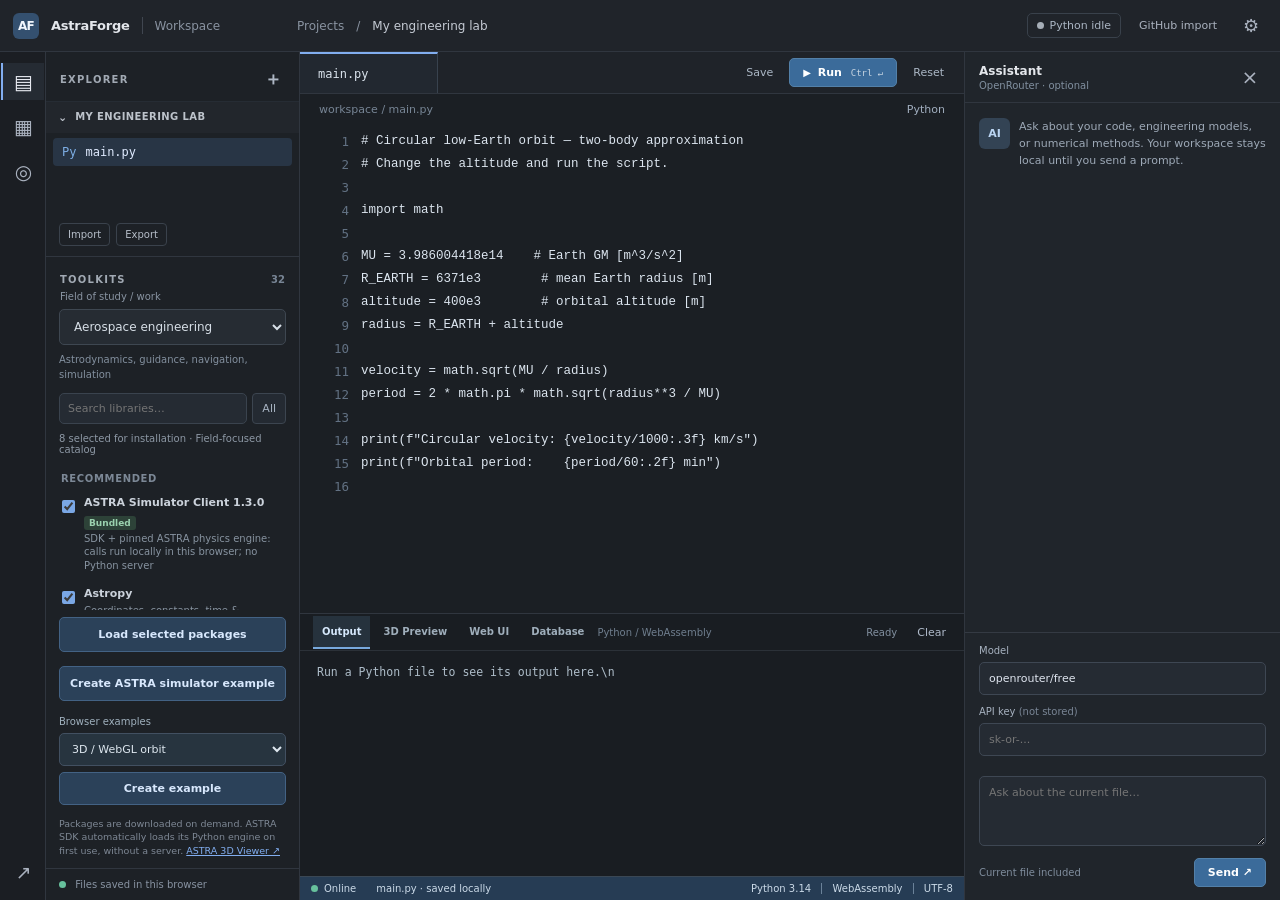
==== commit 054cb221: "Release AstraForge 5.0 - Browser 3D and SQL" ====
--- a/index.html
+++ b/index.html
@@ -5,7 +5,7 @@
 <meta name="viewport" content="width=device-width,initial-scale=1,viewport-fit=cover">
 <meta name="theme-color" content="#191c21">
 <meta name="description" content="AstraForge — a focused, browser-based Python 3.14 workspace for engineering and science.">
-<meta http-equiv="Content-Security-Policy" content="default-src 'self'; script-src 'self' https://cdn.jsdelivr.net 'wasm-unsafe-eval'; style-src 'self' 'unsafe-inline'; connect-src 'self' https://cdn.jsdelivr.net https://api.github.com https://raw.githubusercontent.com https://openrouter.ai https://pypi.org https://files.pythonhosted.org http://127.0.0.1:8766 http://localhost:8766; img-src 'self' data: blob:; worker-src 'self' blob:; font-src 'self'; object-src 'none'; base-uri 'self'">
+<meta http-equiv="Content-Security-Policy" content="default-src 'self'; script-src 'self' https://cdn.jsdelivr.net 'wasm-unsafe-eval'; style-src 'self' 'unsafe-inline'; connect-src 'self' https://cdn.jsdelivr.net https://api.github.com https://raw.githubusercontent.com https://openrouter.ai https://pypi.org https://files.pythonhosted.org; img-src 'self' data: blob:; worker-src 'self' blob:; font-src 'self'; object-src 'none'; base-uri 'self'">
 <link rel="manifest" href="./manifest.webmanifest"><link rel="icon" href="./icons/logo.svg" type="image/svg+xml"><link rel="apple-touch-icon" href="./icons/icon-192.png"><link rel="stylesheet" href="./style.css">
 <title>AstraForge — Python Engineering IDE</title>
 </head>
@@ -22,23 +22,7 @@
       <div class="panel-label">EXPLORER <button id="btnNew" title="New file" aria-label="Create new file">＋</button></div>
       <div class="section-title">⌄ <span>MY ENGINEERING LAB</span></div>
       <nav id="files" aria-label="Project files" class="file-tree"></nav>
-      <div class="file-operations"><button id="btnImport">Import</button><button id="btnExport">Export</button><input id="importInput" type="file" accept=".py,.txt,.json,.md" multiple hidden></div>
-      <div class="panel-rule"></div>
-      <section class="desktop-connect" aria-label="Python execution target">
-        <div class="panel-label">PYTHON EXECUTION</div>
-        <label class="field-caption" for="runTarget">Runtime</label>
-        <select class="select-input" id="runTarget"><option value="browser">Browser · Pyodide</option><option value="desktop">Desktop / server · Native Python</option></select>
-        <div id="desktopControls" hidden>
-          <p class="profile-hint">Run on your own Ubuntu computer. Start the companion first. Never connect to a stranger's machine.</p>
-          <label class="field-caption" for="desktopToken">Companion session token</label>
-          <input class="select-input desktop-token" id="desktopToken" type="password" autocomplete="off" placeholder="Paste token from terminal" aria-label="Desktop connection token">
-          <div class="desktop-actions"><button id="btnDesktopConnect" class="button-secondary">Connect localhost</button><button id="btnNativeInstall" class="button-secondary">Install native modules</button></div>
-          <label class="field-caption" for="nativeExample">Example</label>
-          <select class="select-input" id="nativeExample"><option value="tkinter">Tkinter · native window</option><option value="django">Django · local HTTP server</option><option value="moderngl">ModernGL · OpenGL/EGL</option><option value="pyfme">PyFME · module check</option></select>
-          <button id="btnNativeExample" class="button-secondary install-button">Create example file</button>
-          <p id="desktopState" class="profile-hint" role="status">Not connected · companion runs on this computer only.</p>
-        </div>
-      </section>
+      <div class="file-operations"><button id="btnImport">Import</button><button id="btnExport">Export</button><input id="importInput" type="file" accept=".py,.txt,.json,.md,.html,.css,.js" multiple hidden></div>
       <div class="panel-rule"></div>
       <div id="toolkitSection" class="toolkit-section">
         <div class="panel-label package-title">TOOLKITS <span id="packageTotal">0</span></div>
@@ -49,20 +33,28 @@
         <div id="packageCounts" class="package-counts"></div>
         <div id="packages" class="package-scroll" role="group" aria-label="Packages for discipline"></div>
         <button id="btnInstall" class="button-secondary install-button">Load selected packages</button><button id="btnAstraDemo" class="button-secondary install-button" title="Create a Python example using the in-browser ASTRA simulator">Create ASTRA simulator example</button>
-        <p class="package-note">Browser packages load in Pyodide. Desktop-only packages require the local companion. ASTRA Browser Engine loads locally without a server. <a href="https://eleman07.github.io/ASTRA---Aerospace-Simulator/" target="_blank" rel="noopener noreferrer">ASTRA 3D Viewer ↗</a></p>
+        <div class="example-picker"><label for="exampleSelect">Browser examples</label><select id="exampleSelect" aria-label="Browser example">
+<option value="scene">3D / WebGL orbit</option><option value="flight">Flight mechanics (browser)</option>
+<option value="ui">Tkinter-style web UI</option><option value="site">Django-style static HTML</option><option value="python_site">Python Jinja2 page (no server)</option>
+<option value="database">SQLite persistent database</option></select><button id="btnCreateExample" class="button-secondary">Create example</button></div>
+        <p class="package-note">Packages are downloaded on demand. ASTRA SDK automatically loads its Python engine on first use, without a server. <a href="https://eleman07.github.io/ASTRA---Aerospace-Simulator/" target="_blank" rel="noopener noreferrer">ASTRA 3D Viewer ↗</a></p>
       </div>
       <div class="explorer-footer"><span class="storage-dot"></span> Files saved in this browser</div>
     </aside>
     <main class="ide-main">
       <div class="editor-bar"><div class="tabs"><button id="tabname" class="editor-tab">main.py</button></div><div class="editor-actions"><button id="btnSave" class="small-button" title="Ctrl+S">Save</button><button id="btnRun" class="run-button" title="Ctrl+Enter"><span class="run-arrow">▶</span> Run <kbd>Ctrl ↵</kbd></button><button id="btnStop" class="small-button" title="Restart Python runtime">Reset</button></div></div>
       <div class="editor-surface"><div class="editor-breadcrumb"><span id="pathLabel">workspace / main.py</span><span class="file-language">Python</span></div><div class="editor-content"><div id="lineNumbers" class="line-numbers" aria-hidden="true">1</div><textarea id="editor" spellcheck="false" aria-label="Python code editor" autocapitalize="off" autocorrect="off" autocomplete="off" wrap="off"></textarea></div></div>
-      <section class="console-section" aria-label="Execution output"><div class="console-toolbar"><div class="console-tabs"><span class="console-tab active">OUTPUT</span><span class="console-subtitle">Python / WebAssembly or Native</span></div><div class="console-actions"><span id="runStatus">Ready</span><button id="btnClear">Clear</button></div></div><pre id="output" class="console-output" role="log" aria-live="polite">Run a Python file to see its output here.\n</pre><div id="plotZone" class="plot-zone" aria-label="Matplotlib figures"></div></section>
-      <div class="status-bar"><span><span class="status-dot" id="connectionDot"></span><span id="connection">Online</span></span><span id="fileStatus">main.py · saved locally</span><span class="status-right">Browser 3.14 / Native host <span class="status-divider"></span> UTF-8</span></div>
+      <section class="console-section" id="consoleExpanded" aria-label="Execution output"><div class="console-toolbar"><div class="console-tabs"><button class="studio-tab active" type="button" data-studio="output">Output</button><button class="studio-tab" type="button" data-studio="scene">3D Preview</button><button class="studio-tab" type="button" data-studio="web">Web UI</button><button class="studio-tab" type="button" data-studio="database">Database</button><span class="console-subtitle">Python / WebAssembly</span></div><div class="console-actions"><span id="runStatus">Ready</span><button id="btnClear">Clear</button></div></div><pre id="output" class="console-output" role="log" aria-live="polite">Run a Python file to see its output here.\n</pre><div id="plotZone" class="plot-zone" aria-label="Matplotlib figures"></div>
+       <div id="scenePanel" class="studio-content" hidden><div class="panel-help">WebGL viewport · Python scene data · mobile GPU</div><div id="sceneViewport"></div><div id="sceneTitle" class="preview-caption"></div></div>
+       <div id="webPanel" class="studio-content" hidden><div class="panel-help">Static HTML or Python declarative UI · no Django HTTP server</div><iframe id="htmlPreview" title="Sandboxed HTML preview" sandbox="allow-scripts"></iframe><div id="declarativePreview"></div></div>
+       <div id="databasePanel" class="studio-content" hidden><div class="sql-tools"><label for="databaseName">Database file</label><input id="databaseName" value="engineering.db" aria-label="Database filename"><button id="btnRunSQL" class="run-button">Execute SQL</button><button id="btnExportDB" class="small-button">Export .db</button><button id="btnImportDB" class="small-button">Import .db</button><input id="dbFileInput" type="file" accept=".db,.sqlite,.sqlite3" hidden></div><textarea id="sqlInput" spellcheck="false" aria-label="SQL query">SELECT name FROM sqlite_master WHERE type='table' ORDER BY name;</textarea><div class="sql-scroll"><table id="sqlResults"><thead></thead><tbody></tbody></table></div><small id="sqlStatus">SQLite · IndexedDB persistence · max 4 MiB per file</small></div>
+      </section>
+      <div class="status-bar"><span><span class="status-dot" id="connectionDot"></span><span id="connection">Online</span></span><span id="fileStatus">main.py · saved locally</span><span class="status-right">Python 3.14 <span class="status-divider"></span> WebAssembly <span class="status-divider"></span> UTF-8</span></div>
     </main>
     <aside id="rightbar" class="assistant-panel"><div class="assistant-header"><div><strong>Assistant</strong><span>OpenRouter · optional</span></div><button class="icon-button" id="btnCloseAI" title="Hide assistant">×</button></div><div class="assistant-banner"><div class="assistant-avatar">AI</div><p>Ask about your code, engineering models, or numerical methods. Your workspace stays local until you send a prompt.</p></div><div id="aiMessages" class="ai-messages" aria-live="polite"></div><div class="assistant-configuration"><label for="aiModel">Model</label><input id="aiModel" value="openrouter/free" spellcheck="false" placeholder="provider/model:free"><label for="aiKey">API key <span>(not stored)</span></label><input id="aiKey" type="password" autocomplete="off" placeholder="sk-or-..."></div><div class="assistant-compose"><textarea id="aiPrompt" rows="3" placeholder="Ask about the current file…" aria-label="Assistant prompt"></textarea><div class="compose-bottom"><span>Current file included</span><button id="btnAsk" class="run-button">Send ↗</button></div></div></aside>
   </div>
 </div>
-<dialog id="settingsDialog" class="dialog"><div class="dialog-header"><div><small>PREFERENCES</small><h2>Settings</h2></div><button id="closeSettings" aria-label="Close preferences">×</button></div><div class="dialog-body"><h3>Python runtime</h3><p>Python 3.14 powered by Pyodide in a module Web Worker. Executes on your device; no Python server required. Initial runtime and libraries must download once.</p><h3>Keyboard shortcuts</h3><div class="shortcut"><span>Run current file</span><kbd>Ctrl / ⌘ + Enter</kbd></div><div class="shortcut"><span>Save workspace</span><kbd>Ctrl / ⌘ + S</kbd></div><div class="shortcut"><span>Focus editor</span><kbd>Ctrl / ⌘ + K</kbd></div><h3>Browser limitations</h3><p>The optional local desktop companion can run Django, Tkinter, ModernGL and best-effort PyFME. It must be started on your own computer. Files execute with your operating-system privileges. ASTRA Simulator Client runs against the bundled browser-compatible ASTRA engine (downloaded on first use); no server is required. Simulations are local to the IDE tab, separate from the ASTRA 3D viewer tab.</p><h3>Privacy</h3><p>Your files live in browser IndexedDB. Download important projects regularly. OpenRouter receives code only when you explicitly send a prompt. Never embed a shared API key in a published web app.</p></div></dialog>
+<dialog id="settingsDialog" class="dialog"><div class="dialog-header"><div><small>PREFERENCES</small><h2>Settings</h2></div><button id="closeSettings" aria-label="Close preferences">×</button></div><div class="dialog-body"><h3>Python runtime</h3><p>Python 3.14 powered by Pyodide in a module Web Worker. Executes on your device; no Python server required. Initial runtime and libraries must download once.</p><h3>Keyboard shortcuts</h3><div class="shortcut"><span>Run current file</span><kbd>Ctrl / ⌘ + Enter</kbd></div><div class="shortcut"><span>Save workspace</span><kbd>Ctrl / ⌘ + S</kbd></div><div class="shortcut"><span>Focus editor</span><kbd>Ctrl / ⌘ + K</kbd></div><h3>Browser-first alternatives</h3><p>ModernGL is represented by a WebGL 3D preview, Tkinter-style controls by web components, and Django projects by static HTML preview only. Original native packages are not executed. PyFME is not included; the flight demonstration is a separate educational model. ASTRA Simulator Client runs against the bundled browser-compatible ASTRA engine (downloaded on first use); no server is required. Simulations are local to the IDE tab, separate from the ASTRA 3D viewer tab.</p><h3>Database</h3><p>SQLite files are persisted in IndexedDB on this device (up to 4 MiB each); SQLAlchemy, DuckDB and Peewee can be loaded on demand. Export data for backup.</p><h3>Privacy</h3><p>Your files live in browser IndexedDB. Download important projects regularly. OpenRouter receives code only when you explicitly send a prompt. Never embed a shared API key in a published web app.</p></div></dialog>
 <dialog id="githubDialog" class="dialog"><div class="dialog-header"><div><small>IMPORT</small><h2>Public GitHub file</h2></div><button id="closeGithub" aria-label="Close import">×</button></div><div class="dialog-body"><p>Paste the raw.githubusercontent.com URL of a public <code>.py</code> file. Honor the source's software license.</p><input id="rawUrl" class="select-input wide" type="url" placeholder="https://raw.githubusercontent.com/owner/repo/main/file.py"><button id="importRaw" class="run-button import-action">Import file</button></div></dialog>
 <div id="toast" class="toast" role="status" aria-live="polite"></div>
 <script type="module" src="./app.js"></script>
--- a/style.css
+++ b/style.css
@@ -5,13 +5,33 @@
 @media(max-width:650px){.app-header{height:49px;min-height:49px;padding:0 8px}.app-brand strong{font-size:12px}.app-header .engine-chip{font-size:10px;padding:5px 7px}.app-header .header-button{display:none}.app-body{position:relative}.activity-rail{display:none}.explorer{display:none;position:absolute;z-index:5;left:0;top:0;bottom:0;box-shadow:var(--shadow);width:min(300px,86vw)}.explorer.open{display:flex}.assistant-panel{top:0}.ide-main{width:100%}.editor-bar{height:42px}.editor-actions{gap:2px;padding:0 4px}.small-button{padding:5px 7px}.run-button{padding:7px 10px}.run-button kbd{display:none}.editor-tab{min-width:97px;padding:0 10px}.editor-breadcrumb{padding:7px 12px}.line-numbers{width:42px;flex-basis:42px;padding-left:3px;padding-right:9px;font-size:12px}.editor-content textarea{font-size:12px;padding-right:8px}.console-section{flex-basis:35%;min-height:140px}.status-bar{gap:10px}.status-bar span:nth-child(2){max-width:52vw;overflow:hidden;text-overflow:ellipsis}.assistant-panel.open{width:min(330px,93vw)}}
 @media(prefers-reduced-motion:reduce){*,*::before,*::after{transition:none!important;animation:none!important}}
 
-/* Optional trusted-local native Python runtime; consistent with IDE shell. */
-.desktop-connect{display:flex;flex-direction:column;gap:8px;padding:0 12px 10px}
-.desktop-connect .panel-label{padding:4px 0 2px}.desktop-connect .profile-hint{margin:3px 0 6px}
-.desktop-connect .select-input{width:100%;min-width:0}
-.desktop-token{box-sizing:border-box;padding:9px;font:inherit}
-.desktop-actions{display:grid;grid-template-columns:1fr 1fr;gap:6px;margin:9px 0}
-.desktop-actions button{font-size:11px;min-height:34px;white-space:normal}
-#desktopControls[hidden]{display:none!important}
-#desktopState{overflow-wrap:anywhere}
-@media(max-width:650px){.desktop-actions{grid-template-columns:1fr 1fr}}
+/* AstraForge 5 browser-native workbench */
+[hidden]{display:none!important}
+.console-section.preview-expanded{flex:0 0 51%;max-height:65%}
+.console-tabs{gap:4px;min-width:0;overflow-x:auto;scrollbar-width:none}
+.studio-tab{background:transparent;border:0;padding:9px 9px;color:#9faebb;font:600 10px/1.3 system-ui;white-space:nowrap;cursor:pointer;border-bottom:2px solid transparent}
+.studio-tab.active{color:#d5e7fa;border-bottom-color:#78a9dd;background:#26323d}
+.studio-content{height:100%;min-height:0;flex:1;overflow:auto;background:#1b2229}
+.panel-help{font-size:10px;color:#93a9bf;padding:6px 11px;border-bottom:1px solid #33404c}
+#sceneViewport{height:calc(100% - 60px);min-height:140px;position:relative;overflow:hidden}
+#sceneViewport canvas{display:block;width:100%;height:100%}
+.preview-caption{font-size:10px;color:#aebfcb;padding:4px 11px}
+#htmlPreview{width:100%;height:72%;border:0;background:#fff;min-height:180px}
+#declarativePreview{padding:16px;max-width:560px}
+#declarativePreview h3{margin:0 0 12px;font-size:14px}
+.web-field{display:flex;align-items:center;gap:12px;margin:9px 0;color:#cbd6e1;font-size:12px}
+.web-field input{background:#303c47;border:1px solid #536270;border-radius:5px;padding:8px;color:#eff5fc}
+#declarativePreview button{padding:8px 12px;color:white;background:#3b6b9a;border:0;border-radius:5px}
+.sql-tools{display:flex;align-items:center;gap:8px;padding:9px 12px;flex-wrap:wrap;font-size:11px}
+.sql-tools input{min-width:120px;width:170px;background:#28333f;color:#e8eef5;border:1px solid #455262;padding:7px;border-radius:5px}
+#sqlInput{display:block;margin:2px 12px 8px;width:calc(100% - 24px);height:62px;resize:vertical;background:#111820;color:#d7e4ef;border:1px solid #354657;padding:8px;font:11px/1.6 monospace}
+.sql-scroll{padding:0 12px;max-height:34%;overflow:auto}
+#sqlResults{border-collapse:collapse;width:100%;font:11px/1.5 monospace;color:#cad7e3}
+#sqlResults th,#sqlResults td{border:1px solid #344453;padding:5px 9px;text-align:left;white-space:nowrap}
+#sqlResults th{background:#293746}
+#sqlStatus{display:block;padding:9px 12px;color:#8fa9bd;font-size:10px}
+.example-picker{display:grid;grid-template-columns:1fr;gap:6px;padding:8px 13px}
+.example-picker label{color:#a0b1be;font-size:10px}
+.example-picker select{width:100%;background:#27343f;border:1px solid #425061;color:#dee7ef;padding:8px;border-radius:5px;font-size:11px}
+.example-picker button{padding:9px;border-radius:5px}
+@media(max-width:650px){.console-section.preview-expanded{flex-basis:55%;max-height:70%}.studio-tab{padding:9px 6px;font-size:10px}.console-subtitle{display:none}.sql-tools{gap:5px}.example-picker{padding:6px 10px}}
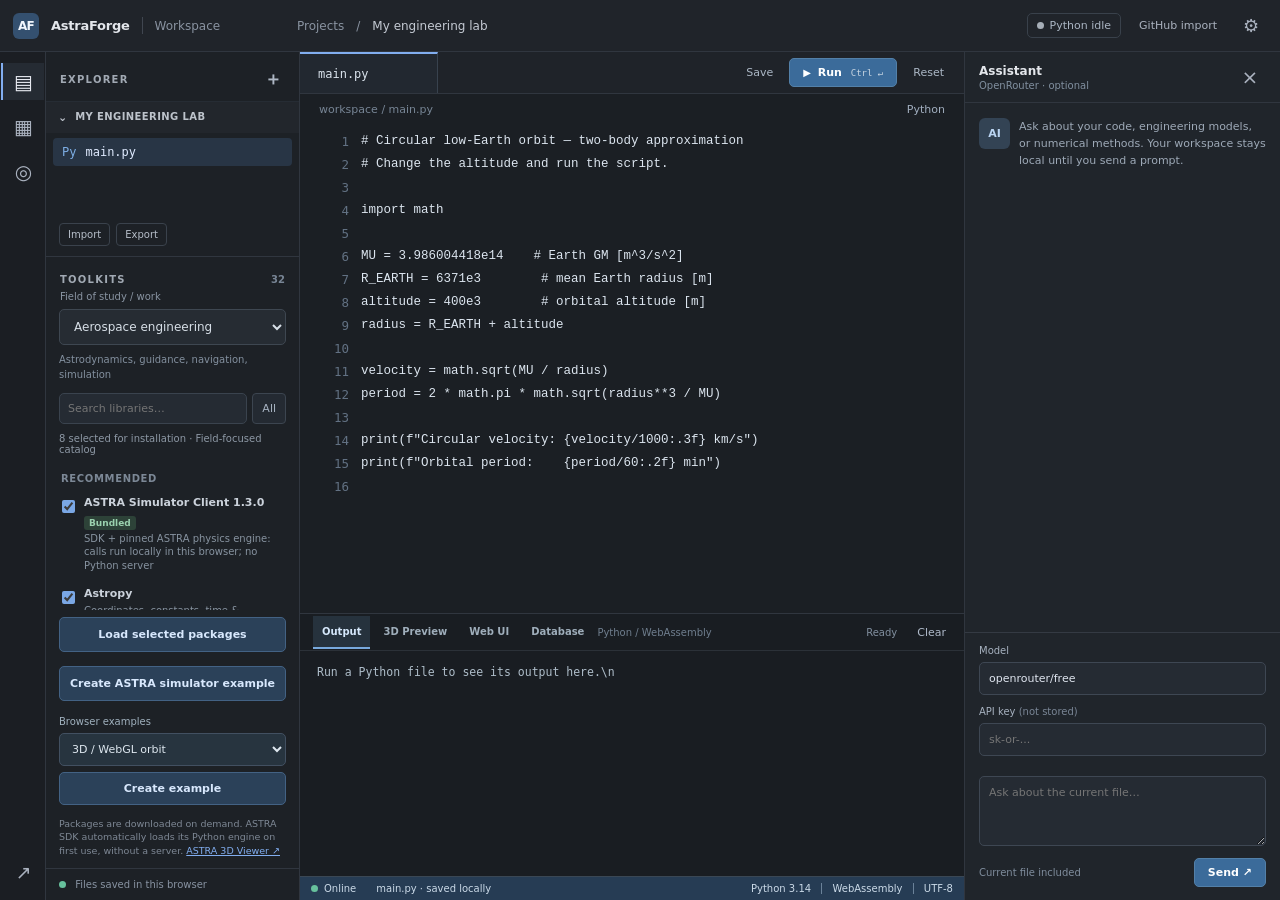
==== commit ed459ec0: "Release AstraForge 5.1 - Interactive Engineering Studio" ====
--- a/index.html
+++ b/index.html
@@ -7,7 +7,7 @@
 <meta name="description" content="AstraForge — a focused, browser-based Python 3.14 workspace for engineering and science.">
 <meta http-equiv="Content-Security-Policy" content="default-src 'self'; script-src 'self' https://cdn.jsdelivr.net 'wasm-unsafe-eval'; style-src 'self' 'unsafe-inline'; connect-src 'self' https://cdn.jsdelivr.net https://api.github.com https://raw.githubusercontent.com https://openrouter.ai https://pypi.org https://files.pythonhosted.org; img-src 'self' data: blob:; worker-src 'self' blob:; font-src 'self'; object-src 'none'; base-uri 'self'">
 <link rel="manifest" href="./manifest.webmanifest"><link rel="icon" href="./icons/logo.svg" type="image/svg+xml"><link rel="apple-touch-icon" href="./icons/icon-192.png"><link rel="stylesheet" href="./style.css">
-<title>AstraForge — Python Engineering IDE</title>
+<title>AstraForge 5.1 — Interactive Engineering IDE</title>
 </head>
 <body>
 <div class="app-shell">
@@ -45,16 +45,16 @@
       <div class="editor-bar"><div class="tabs"><button id="tabname" class="editor-tab">main.py</button></div><div class="editor-actions"><button id="btnSave" class="small-button" title="Ctrl+S">Save</button><button id="btnRun" class="run-button" title="Ctrl+Enter"><span class="run-arrow">▶</span> Run <kbd>Ctrl ↵</kbd></button><button id="btnStop" class="small-button" title="Restart Python runtime">Reset</button></div></div>
       <div class="editor-surface"><div class="editor-breadcrumb"><span id="pathLabel">workspace / main.py</span><span class="file-language">Python</span></div><div class="editor-content"><div id="lineNumbers" class="line-numbers" aria-hidden="true">1</div><textarea id="editor" spellcheck="false" aria-label="Python code editor" autocapitalize="off" autocorrect="off" autocomplete="off" wrap="off"></textarea></div></div>
       <section class="console-section" id="consoleExpanded" aria-label="Execution output"><div class="console-toolbar"><div class="console-tabs"><button class="studio-tab active" type="button" data-studio="output">Output</button><button class="studio-tab" type="button" data-studio="scene">3D Preview</button><button class="studio-tab" type="button" data-studio="web">Web UI</button><button class="studio-tab" type="button" data-studio="database">Database</button><span class="console-subtitle">Python / WebAssembly</span></div><div class="console-actions"><span id="runStatus">Ready</span><button id="btnClear">Clear</button></div></div><pre id="output" class="console-output" role="log" aria-live="polite">Run a Python file to see its output here.\n</pre><div id="plotZone" class="plot-zone" aria-label="Matplotlib figures"></div>
-       <div id="scenePanel" class="studio-content" hidden><div class="panel-help">WebGL viewport · Python scene data · mobile GPU</div><div id="sceneViewport"></div><div id="sceneTitle" class="preview-caption"></div></div>
-       <div id="webPanel" class="studio-content" hidden><div class="panel-help">Static HTML or Python declarative UI · no Django HTTP server</div><iframe id="htmlPreview" title="Sandboxed HTML preview" sandbox="allow-scripts"></iframe><div id="declarativePreview"></div></div>
-       <div id="databasePanel" class="studio-content" hidden><div class="sql-tools"><label for="databaseName">Database file</label><input id="databaseName" value="engineering.db" aria-label="Database filename"><button id="btnRunSQL" class="run-button">Execute SQL</button><button id="btnExportDB" class="small-button">Export .db</button><button id="btnImportDB" class="small-button">Import .db</button><input id="dbFileInput" type="file" accept=".db,.sqlite,.sqlite3" hidden></div><textarea id="sqlInput" spellcheck="false" aria-label="SQL query">SELECT name FROM sqlite_master WHERE type='table' ORDER BY name;</textarea><div class="sql-scroll"><table id="sqlResults"><thead></thead><tbody></tbody></table></div><small id="sqlStatus">SQLite · IndexedDB persistence · max 4 MiB per file</small></div>
+       <div id="scenePanel" class="studio-content" hidden><div class="panel-help">Interactive WebGL · Python callbacks on object selection · touch controls · frame playback</div><div id="sceneViewport"></div><div id="sceneTitle" class="preview-caption"></div></div>
+       <div id="webPanel" class="studio-content" hidden><div class="panel-help">Interactive Python forms with event callbacks · static HTML preview (no native Tkinter)</div><iframe id="htmlPreview" title="Sandboxed HTML preview" sandbox="allow-scripts"></iframe><div id="declarativePreview"></div></div>
+       <div id="databasePanel" class="studio-content" hidden><div class="sql-tools"><label for="databaseName">Database file</label><input id="databaseName" value="engineering.db" aria-label="Database filename"><button id="btnRunSQL" class="run-button">Execute SQL</button><button id="btnExportDB" class="small-button">Export .db</button><button id="btnImportDB" class="small-button">Import .db</button><input id="dbFileInput" type="file" accept=".db,.sqlite,.sqlite3" hidden></div><textarea id="sqlInput" spellcheck="false" aria-label="SQL query">SELECT name FROM sqlite_master WHERE type='table' ORDER BY name;</textarea><div class="sql-scroll"><table id="sqlResults"><thead></thead><tbody></tbody></table></div><small id="sqlStatus">SQLite · IndexedDB persistence · max 4 MiB per file</small><div class="db-browser"><div class="db-browser-bar"><strong>Table explorer</strong><select id="dbTableSelect" aria-label="Database table"></select><button id="btnRefreshTables">Refresh</button><button id="btnCreateTable">New table</button><button id="btnAddRow">Add row</button></div><div id="dbGrid" class="db-grid-scroll" aria-label="Editable database rows"></div><small id="dbGridStatus">Choose a table to view and edit rows.</small></div></div>
       </section>
       <div class="status-bar"><span><span class="status-dot" id="connectionDot"></span><span id="connection">Online</span></span><span id="fileStatus">main.py · saved locally</span><span class="status-right">Python 3.14 <span class="status-divider"></span> WebAssembly <span class="status-divider"></span> UTF-8</span></div>
     </main>
     <aside id="rightbar" class="assistant-panel"><div class="assistant-header"><div><strong>Assistant</strong><span>OpenRouter · optional</span></div><button class="icon-button" id="btnCloseAI" title="Hide assistant">×</button></div><div class="assistant-banner"><div class="assistant-avatar">AI</div><p>Ask about your code, engineering models, or numerical methods. Your workspace stays local until you send a prompt.</p></div><div id="aiMessages" class="ai-messages" aria-live="polite"></div><div class="assistant-configuration"><label for="aiModel">Model</label><input id="aiModel" value="openrouter/free" spellcheck="false" placeholder="provider/model:free"><label for="aiKey">API key <span>(not stored)</span></label><input id="aiKey" type="password" autocomplete="off" placeholder="sk-or-..."></div><div class="assistant-compose"><textarea id="aiPrompt" rows="3" placeholder="Ask about the current file…" aria-label="Assistant prompt"></textarea><div class="compose-bottom"><span>Current file included</span><button id="btnAsk" class="run-button">Send ↗</button></div></div></aside>
   </div>
 </div>
-<dialog id="settingsDialog" class="dialog"><div class="dialog-header"><div><small>PREFERENCES</small><h2>Settings</h2></div><button id="closeSettings" aria-label="Close preferences">×</button></div><div class="dialog-body"><h3>Python runtime</h3><p>Python 3.14 powered by Pyodide in a module Web Worker. Executes on your device; no Python server required. Initial runtime and libraries must download once.</p><h3>Keyboard shortcuts</h3><div class="shortcut"><span>Run current file</span><kbd>Ctrl / ⌘ + Enter</kbd></div><div class="shortcut"><span>Save workspace</span><kbd>Ctrl / ⌘ + S</kbd></div><div class="shortcut"><span>Focus editor</span><kbd>Ctrl / ⌘ + K</kbd></div><h3>Browser-first alternatives</h3><p>ModernGL is represented by a WebGL 3D preview, Tkinter-style controls by web components, and Django projects by static HTML preview only. Original native packages are not executed. PyFME is not included; the flight demonstration is a separate educational model. ASTRA Simulator Client runs against the bundled browser-compatible ASTRA engine (downloaded on first use); no server is required. Simulations are local to the IDE tab, separate from the ASTRA 3D viewer tab.</p><h3>Database</h3><p>SQLite files are persisted in IndexedDB on this device (up to 4 MiB each); SQLAlchemy, DuckDB and Peewee can be loaded on demand. Export data for backup.</p><h3>Privacy</h3><p>Your files live in browser IndexedDB. Download important projects regularly. OpenRouter receives code only when you explicitly send a prompt. Never embed a shared API key in a published web app.</p></div></dialog>
+<dialog id="settingsDialog" class="dialog"><div class="dialog-header"><div><small>PREFERENCES</small><h2>Settings</h2></div><button id="closeSettings" aria-label="Close preferences">×</button></div><div class="dialog-body"><h3>Python runtime</h3><p>Python 3.14 powered by Pyodide in a module Web Worker. Executes on your device; no Python server required. Initial runtime and libraries must download once.</p><h3>Keyboard shortcuts</h3><div class="shortcut"><span>Run current file</span><kbd>Ctrl / ⌘ + Enter</kbd></div><div class="shortcut"><span>Save workspace</span><kbd>Ctrl / ⌘ + S</kbd></div><div class="shortcut"><span>Focus editor</span><kbd>Ctrl / ⌘ + K</kbd></div><h3>Browser-first alternatives</h3><p>ModernGL is represented by a WebGL 3D viewport with object selection and keyframe playback; Tkinter-style forms support event callbacks in Pyodide, and Django projects by static HTML preview only. Original native packages are not executed. PyFME is not included; the flight demonstration is a separate educational model. ASTRA Simulator Client runs against the bundled browser-compatible ASTRA engine (downloaded on first use); no server is required. Simulations are local to the IDE tab, separate from the ASTRA 3D viewer tab.</p><h3>Database</h3><p>SQLite files are persisted in IndexedDB on this device (up to 4 MiB each). A table browser supports create/insert/update/delete; SQLAlchemy, DuckDB and Peewee can be loaded on demand. Export data for backup.</p><h3>Privacy</h3><p>Your files live in browser IndexedDB. Download important projects regularly. OpenRouter receives code only when you explicitly send a prompt. Never embed a shared API key in a published web app.</p></div></dialog>
 <dialog id="githubDialog" class="dialog"><div class="dialog-header"><div><small>IMPORT</small><h2>Public GitHub file</h2></div><button id="closeGithub" aria-label="Close import">×</button></div><div class="dialog-body"><p>Paste the raw.githubusercontent.com URL of a public <code>.py</code> file. Honor the source's software license.</p><input id="rawUrl" class="select-input wide" type="url" placeholder="https://raw.githubusercontent.com/owner/repo/main/file.py"><button id="importRaw" class="run-button import-action">Import file</button></div></dialog>
 <div id="toast" class="toast" role="status" aria-live="polite"></div>
 <script type="module" src="./app.js"></script>
--- a/style.css
+++ b/style.css
@@ -35,3 +35,27 @@
 .example-picker select{width:100%;background:#27343f;border:1px solid #425061;color:#dee7ef;padding:8px;border-radius:5px;font-size:11px}
 .example-picker button{padding:9px;border-radius:5px}
 @media(max-width:650px){.console-section.preview-expanded{flex-basis:55%;max-height:70%}.studio-tab{padding:9px 6px;font-size:10px}.console-subtitle{display:none}.sql-tools{gap:5px}.example-picker{padding:6px 10px}}
+
+/* AstraForge 5.1: interactive Web UI, animation player and database explorer */
+.af-scene-playback{display:flex;align-items:center;gap:9px;padding:6px 11px;min-height:42px;background:#222d38;border-top:1px solid #384859;color:#bfcfdd;font-size:11px}
+.af-scene-playback button,.db-browser-bar button,.db-row-actions button{background:#314353;border:1px solid #526479;color:#d9e9f8;border-radius:5px;padding:5px 8px;cursor:pointer;font-size:11px}
+.af-scene-playback input{flex:1;min-width:60px;accent-color:#8ac3fc}
+.web-field{align-items:flex-start;justify-content:space-between;flex-wrap:wrap}
+.web-field>span{flex:0 1 42%;min-width:95px}
+.web-field>input,.web-field>textarea,.web-field>select,.web-field>progress{min-width:120px;max-width:100%;flex:1;background:#303c47;border:1px solid #536270;border-radius:5px;padding:7px;color:#eff5fc}
+.web-field input[type="checkbox"]{flex:0 0 auto;width:20px;height:20px;margin-right:auto}
+.web-field input[type="range"]{accent-color:#8ac3fc}
+.web-field progress{padding:0;height:20px}
+.web-text{font-size:12px;color:#b5c6d6;line-height:1.5}
+.db-browser{margin:7px 11px 10px;border:1px solid #394b5b;border-radius:6px;overflow:hidden;background:#1b242e}
+.db-browser-bar{display:flex;align-items:center;gap:6px;flex-wrap:wrap;padding:8px;background:#23313e}
+.db-browser-bar strong{font-size:11px;font-weight:600;margin-right:auto;color:#e1e9f1}
+.db-browser-bar select{background:#172533;border:1px solid #475c6c;color:#d6e6f5;border-radius:5px;padding:5px;min-width:100px;max-width:150px}
+.db-grid-scroll{overflow:auto;max-height:180px}
+.sql-grid{border-collapse:collapse;width:100%;font-size:11px;color:#d9e4ed}
+.sql-grid th,.sql-grid td{border-bottom:1px solid #304455;border-right:1px solid #304455;padding:5px 7px;text-align:left;white-space:nowrap}
+.sql-grid th{background:#273747;position:sticky;top:0}
+.sql-grid input.cell-editor{width:110px;max-width:150px;background:#162431;color:#dbe8f3;border:1px solid #405b74;border-radius:4px;padding:6px;font:inherit}
+.db-row-actions{display:flex;gap:4px}
+#dbGridStatus{display:block;color:#a0b1c1;font-size:10px;padding:7px 9px}
+@media(max-width:650px){.db-browser-bar{gap:4px}.db-browser-bar strong{width:100%}.af-scene-playback{gap:5px}.web-field>span{width:100%;flex:1 0 100%}.web-field>input,.web-field>textarea,.web-field>select{width:100%}}
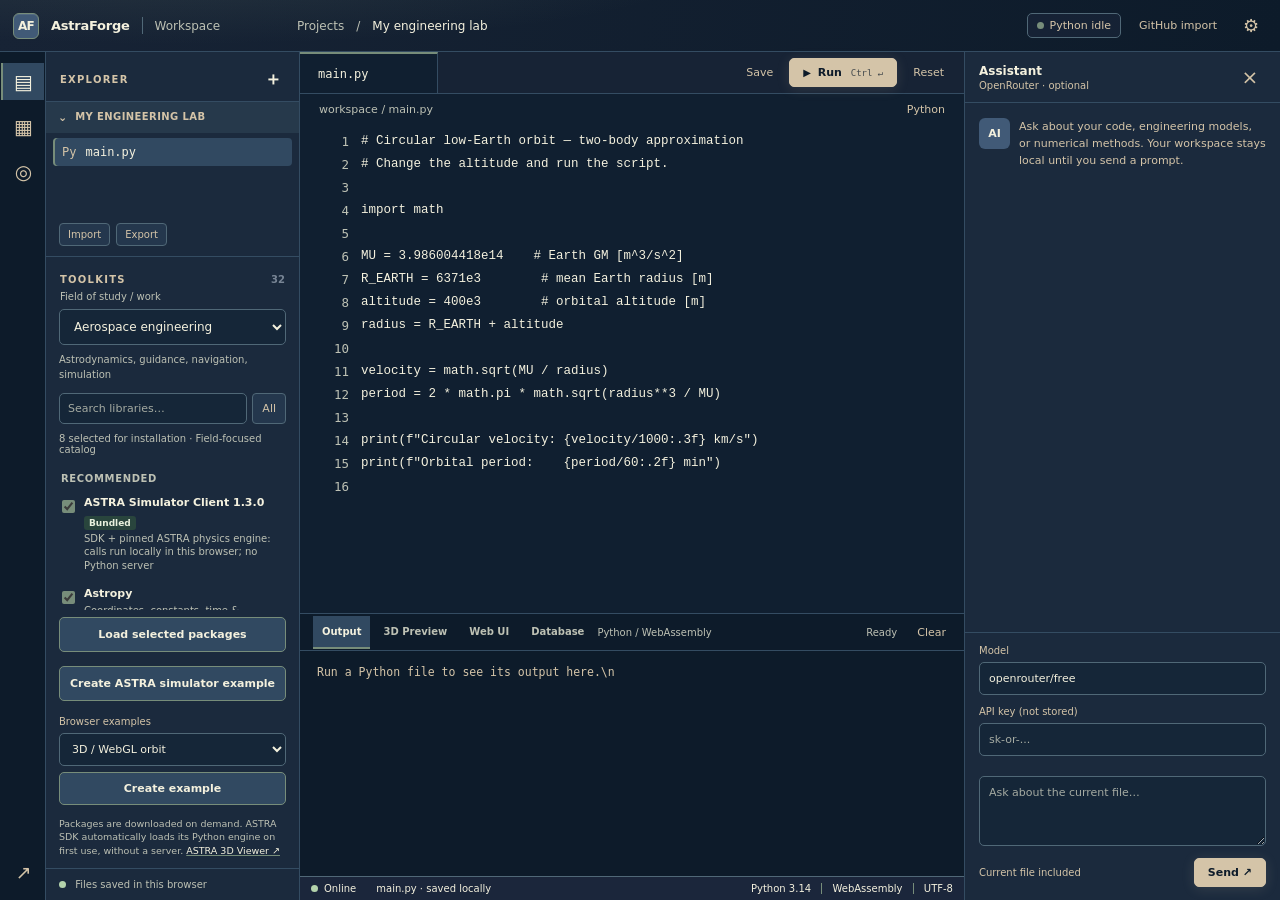
==== commit 24790c72: "AstraForge 5.3 - Holst Palette" ====
--- a/index.html
+++ b/index.html
@@ -3,11 +3,11 @@
 <head>
 <meta charset="utf-8">
 <meta name="viewport" content="width=device-width,initial-scale=1,viewport-fit=cover">
-<meta name="theme-color" content="#191c21">
+<meta name="theme-color" content="#0D1B2A">
 <meta name="description" content="AstraForge — a focused, browser-based Python 3.14 workspace for engineering and science.">
 <meta http-equiv="Content-Security-Policy" content="default-src 'self'; script-src 'self' https://cdn.jsdelivr.net 'wasm-unsafe-eval'; style-src 'self' 'unsafe-inline'; connect-src 'self' https://cdn.jsdelivr.net https://api.github.com https://raw.githubusercontent.com https://openrouter.ai https://pypi.org https://files.pythonhosted.org; img-src 'self' data: blob:; worker-src 'self' blob:; font-src 'self'; object-src 'none'; base-uri 'self'">
-<link rel="manifest" href="./manifest.webmanifest"><link rel="icon" href="./icons/logo.svg" type="image/svg+xml"><link rel="apple-touch-icon" href="./icons/icon-192.png"><link rel="stylesheet" href="./style.css">
-<title>AstraForge 5.1 — Interactive Engineering IDE</title>
+<link rel="manifest" href="./manifest.webmanifest"><link rel="icon" href="./icons/logo.svg" type="image/svg+xml"><link rel="apple-touch-icon" href="./icons/icon-192.png"><link rel="stylesheet" href="./style.css"><link rel="stylesheet" href="./holst-theme.css">
+<title>AstraForge — Holst Palette · Interactive Engineering IDE</title>
 </head>
 <body>
 <div class="app-shell">
--- a/holst-theme.css
+++ b/holst-theme.css
@@ -0,0 +1,284 @@
+/* AstraForge 5.3 — HOLST Palette · exact colors from the user's image.
+ * Layered over original style.css: no Python, UI logic or project data changed.
+ * #0D1B2A #1B263B #415A77 #778D7A #D4C4A8 #F4F1DE
+ */
+:root {
+  color-scheme: dark;
+  --holst-deep: #0D1B2A;
+  --holst-navy: #1B263B;
+  --holst-slate: #415A77;
+  --holst-sage: #778D7A;
+  --holst-sand: #D4C4A8;
+  --holst-ivory: #F4F1DE;
+  /* Derived tones blend neighboring swatches for depth and legibility. */
+  --holst-header: #172335;
+  --holst-editor: #101F30;
+  --holst-sidebar: #1B2A3D;
+  --holst-panel: #24374D;
+  --holst-active: #314961;
+  --holst-hover: #354D63;
+  --holst-input: #152638;
+  --holst-outline: #506877;
+  --holst-outline-soft: #344C62;
+  --holst-muted-text: #D4C4A8;
+  --holst-dim-text: #BDC1B4;
+  --holst-focus: #F4F1DE;
+  --bg: var(--holst-deep);
+  --bg-deep: var(--holst-deep);
+  --surface: var(--holst-sidebar);
+  --surface-2: var(--holst-panel);
+  --surface-3: var(--holst-active);
+  --border: var(--holst-outline-soft);
+  --subtle: #304358;
+  --text: var(--holst-ivory);
+  --text-muted: var(--holst-muted-text);
+  --muted: var(--holst-dim-text);
+  --accent: var(--holst-sand);
+  --accent-bg: var(--holst-active);
+  --green: #B4D3AC;
+  --red: #F1A6A0;
+  --shadow: 0 16px 48px rgb(4 12 21 / 62%);
+  accent-color: var(--holst-sage);
+}
+
+/* Foundation. No decorative full-screen image behind source code. */
+html, body { background: var(--holst-deep); color: var(--text); }
+a { color: var(--holst-ivory); text-decoration-color: var(--holst-sage); }
+a:hover { text-decoration-color: var(--holst-ivory); }
+::selection { background: var(--holst-slate); color: var(--holst-ivory); }
+:focus-visible { outline: 2px solid var(--holst-focus); outline-offset: 2px; }
+button { transition: background-color .15s ease, border-color .15s ease, color .15s ease; }
+input, select, textarea { color-scheme: dark; }
+input::placeholder, textarea::placeholder { color: var(--holst-dim-text); opacity: .86; }
+
+/* Top bar and identity. Deliberately subtle star-field glow on chrome only. */
+.app-header {
+  background: radial-gradient(ellipse 48% 170% at 14% -58%, rgb(119 141 122 / 16%), transparent 85%),
+              linear-gradient(100deg, var(--holst-header), var(--holst-deep));
+  border-bottom-color: var(--holst-outline-soft);
+}
+.app-brand strong, .breadcrumb-strong { color: var(--holst-ivory); }
+.logo {
+  background: var(--holst-slate);
+  color: var(--holst-ivory);
+  border: 1px solid var(--holst-sage);
+  box-shadow: inset 0 1px 0 rgb(244 241 222 / 10%);
+}
+.brand-divider { background: var(--holst-outline); }
+.brand-context, .breadcrumb, .chevron { color: var(--holst-dim-text); }
+.engine-chip {
+  color: var(--holst-muted-text);
+  background: rgb(27 38 59 / 62%);
+  border-color: var(--holst-outline);
+}
+.led, .status-dot, .storage-dot { background: var(--holst-sage); }
+.header-button, .icon-button, .activity { color: var(--holst-muted-text); }
+.header-button:hover, .icon-button:hover, .activity:hover {
+  color: var(--holst-ivory); background: var(--holst-active);
+}
+
+/* Explorer / workspaces / catalog. */
+.activity-rail { background: var(--holst-deep); border-right-color: var(--border); }
+.activity.active {
+  background: var(--holst-active);
+  color: var(--holst-ivory);
+  border-left-color: var(--holst-sage);
+}
+.explorer { background: var(--holst-sidebar); border-right-color: var(--border); }
+.panel-label { color: var(--holst-muted-text); }
+.panel-label button { color: var(--holst-ivory); }
+.section-title {
+  background: #26394B;
+  border-top-color: var(--border);
+  color: var(--holst-muted-text);
+}
+.file-item { color: var(--holst-muted-text); }
+.file-item:hover, .package-row:hover, .file-operations button:hover { background: var(--holst-hover); }
+.file-item.active {
+  color: var(--holst-ivory);
+  background: var(--holst-active);
+  box-shadow: inset 2px 0 var(--holst-sage);
+}
+.file-icon { color: var(--holst-sand); }
+.file-operations button, .pkg-controls button {
+  color: var(--holst-muted-text);
+  background: var(--holst-panel);
+  border-color: var(--holst-outline);
+}
+.field-caption, .profile-hint, .package-counts, .package-note,
+.pkg-group, .pkg-desc, .explorer-footer, .pkg-group-note { color: var(--holst-dim-text); }
+.select-input, .pkg-controls input, .example-picker select {
+  background: var(--holst-input);
+  color: var(--holst-ivory);
+  border-color: var(--holst-outline);
+}
+.pkg-controls button[aria-pressed="true"] {
+  background: var(--holst-slate); color: var(--holst-ivory);
+}
+.package-scroll { scrollbar-color: var(--holst-sage) transparent; }
+.package-row input, input[type="checkbox"], input[type="range"] { accent-color: var(--holst-sage); }
+.pkg-name { color: var(--holst-ivory); }
+.pkg-flag { background: var(--holst-active); color: var(--holst-ivory); }
+.pkg-flag.native { background: #55413D; color: #F4F1DE; }
+.pkg-flag.bundled { background: #29453D; color: #E8F1DE; }
+.button-secondary {
+  background: var(--holst-active);
+  border-color: var(--holst-sage);
+  color: var(--holst-ivory);
+}
+.button-secondary:hover { background: var(--holst-slate); border-color: var(--holst-ivory); }
+.example-picker label { color: var(--holst-muted-text); }
+.explorer-footer { border-top-color: var(--border); }
+
+/* Code editor: matte blue-black with warm syntax-independent text. */
+.ide-main { background: var(--holst-editor); }
+.editor-bar { background: var(--holst-header); border-bottom-color: var(--border); }
+.editor-tab {
+  background: var(--holst-editor); color: var(--holst-ivory);
+  border-top-color: var(--holst-sage); border-right-color: var(--holst-outline-soft);
+}
+.small-button { color: var(--holst-muted-text); }
+.small-button:hover { color: var(--holst-ivory); background: var(--holst-active); }
+.run-button {
+  color: var(--holst-deep);
+  background: var(--holst-sand);
+  border-color: var(--holst-sand);
+  box-shadow: 0 2px 13px rgb(212 196 168 / 14%);
+}
+.run-button:hover { background: var(--holst-focus); border-color: var(--holst-focus); }
+.run-button:active { background: #BDAE97; border-color: #BDAE97; }
+.editor-breadcrumb, .line-numbers { color: var(--holst-dim-text); }
+.file-language { color: var(--holst-muted-text); }
+.editor-content textarea {
+  color: var(--holst-ivory);
+  caret-color: var(--holst-focus);
+  background: transparent;
+}
+.editor-content textarea::selection { background: var(--holst-slate); }
+
+/* Output, studio tabs and status. */
+.console-section { background: var(--holst-deep); border-top-color: var(--border); }
+.console-toolbar { border-bottom-color: var(--border); }
+.studio-tab, .console-subtitle, .console-actions { color: var(--holst-dim-text); }
+.studio-tab:hover { color: var(--holst-ivory); background: var(--holst-panel); }
+.studio-tab.active {
+  color: var(--holst-ivory);
+  background: var(--holst-active);
+  border-bottom-color: var(--holst-sage);
+}
+.console-tab { color: var(--holst-ivory); border-bottom-color: var(--holst-sage); }
+.console-actions button { color: var(--holst-muted-text); }
+.console-output { color: var(--holst-muted-text); }
+.out-error { color: var(--red); }
+.out-success { color: var(--green); }
+.status-bar {
+  background: var(--holst-navy);
+  color: var(--holst-ivory);
+  border-top-color: var(--holst-outline);
+}
+.status-divider { border-left-color: var(--holst-sage); }
+.studio-content { background: var(--holst-editor); }
+.panel-help, .preview-caption { color: var(--holst-muted-text); border-bottom-color: var(--border); }
+
+/* Python web UI, SQL studio and live database editor. */
+#declarativePreview { color: var(--holst-ivory); }
+#declarativePreview h3, .db-browser-bar strong { color: var(--holst-ivory); }
+.web-field, .web-text { color: var(--holst-muted-text); }
+.web-field input, .web-field > input, .web-field > textarea, .web-field > select,
+.web-field > progress, .sql-tools input, #sqlInput,
+.db-browser-bar select, .sql-grid input.cell-editor {
+  background: var(--holst-input);
+  color: var(--holst-ivory);
+  border-color: var(--holst-sage);
+}
+#declarativePreview button {
+  background: var(--holst-slate);
+  color: var(--holst-ivory);
+  border: 1px solid var(--holst-sage);
+}
+#declarativePreview button:hover { background: var(--holst-active); }
+.web-field input[type="range"], .af-scene-playback input { accent-color: var(--holst-sage); }
+#sqlResults, .sql-grid { color: var(--holst-ivory); }
+#sqlResults th, #sqlResults td, .sql-grid th, .sql-grid td { border-color: var(--holst-outline-soft); }
+#sqlResults th, .sql-grid th { background: var(--holst-active); }
+#sqlStatus, #dbGridStatus { color: var(--holst-muted-text); }
+.db-browser { background: var(--holst-editor); border-color: var(--holst-outline); }
+.db-browser-bar { background: var(--holst-panel); }
+.af-scene-playback {
+  color: var(--holst-muted-text);
+  background: var(--holst-panel);
+  border-top-color: var(--holst-outline);
+}
+.af-scene-playback button, .db-browser-bar button, .db-row-actions button {
+  color: var(--holst-ivory);
+  background: var(--holst-active);
+  border-color: var(--holst-sage);
+}
+.af-scene-playback button:hover, .db-browser-bar button:hover, .db-row-actions button:hover {
+  background: var(--holst-slate);
+}
+/* HTML page preview remains white when the authored HTML is white; do not
+   recolor users' output documents inside the sandboxed iframe. */
+
+/* Assistant, preferences and notifications. */
+.assistant-panel { background: var(--holst-sidebar); border-left-color: var(--border); }
+.assistant-header { border-bottom-color: var(--border); }
+.assistant-header strong { color: var(--holst-ivory); }
+.assistant-header span, .assistant-banner, .assistant-configuration label,
+.assistant-configuration label span, .compose-bottom span { color: var(--holst-muted-text); }
+.assistant-avatar {
+  background: var(--holst-slate);
+  color: var(--holst-ivory);
+}
+.ai-msg {
+  background: var(--holst-panel);
+  border-color: var(--holst-outline-soft);
+  color: var(--holst-ivory);
+}
+.ai-msg.user { background: var(--holst-active); border-color: var(--holst-sage); }
+.ai-msg.assistant { background: var(--holst-panel); }
+.assistant-configuration { border-top-color: var(--border); }
+.assistant-configuration input, .assistant-compose textarea {
+  background: var(--holst-input);
+  border-color: var(--holst-outline);
+  color: var(--holst-ivory);
+}
+.dialog { background: var(--holst-sidebar); border-color: var(--holst-sage); }
+.dialog::backdrop { background: rgb(13 27 42 / 86%); }
+.dialog-header { border-bottom-color: var(--border); }
+.dialog-header small, .dialog-body { color: var(--holst-muted-text); }
+.dialog-header h2, .dialog-body h3, .dialog-header button { color: var(--holst-ivory); }
+.dialog-body code, .dialog-body kbd { background: var(--holst-active); color: var(--holst-ivory); }
+.shortcut { border-bottom-color: var(--border); }
+.toast {
+  background: var(--holst-active);
+  color: var(--holst-ivory);
+  border-color: var(--holst-sage);
+  box-shadow: var(--shadow);
+}
+
+/* Soft scrollbars and touch interactions; no distracting full-screen effects. */
+* { scrollbar-color: var(--holst-outline) transparent; }
+@media (hover: hover) {
+  button:hover { filter: none; }
+}
+@media (max-width: 650px) {
+  .app-header { background: var(--holst-header); }
+  .explorer.open, .assistant-panel.open { box-shadow: 0 20px 45px rgb(13 27 42 / 84%); }
+  .studio-tab.active { background: var(--holst-active); }
+}
+@media (prefers-reduced-motion: reduce) {
+  button { transition: none; }
+}
+
+/* Holst refinements: material-like slate chrome, sage details, parchment CTA. */
+.logo { background: var(--holst-slate); border-color: var(--holst-sage); color: var(--holst-ivory); }
+.run-button { background: var(--holst-sand); border-color: var(--holst-sand); color: var(--holst-deep); font-weight: 700; }
+.run-button:hover { background: var(--holst-ivory); border-color: var(--holst-ivory); }
+.run-button:focus-visible, .button-secondary:focus-visible, .studio-tab:focus-visible,
+.editor-tab:focus-visible { outline: 2px solid var(--holst-sand); outline-offset: 2px; }
+.engine-chip.ready .led, .status-dot, .storage-dot { background: #B4D3AC; }
+.file-item.active, .studio-tab.active { color: var(--holst-ivory); }
+.pkg-flag.native { color: var(--holst-ivory); }
+#sceneViewport { background: var(--holst-deep); }
+/* Retain the sandbox preview's own colors; avoid changing user-authored HTML. */
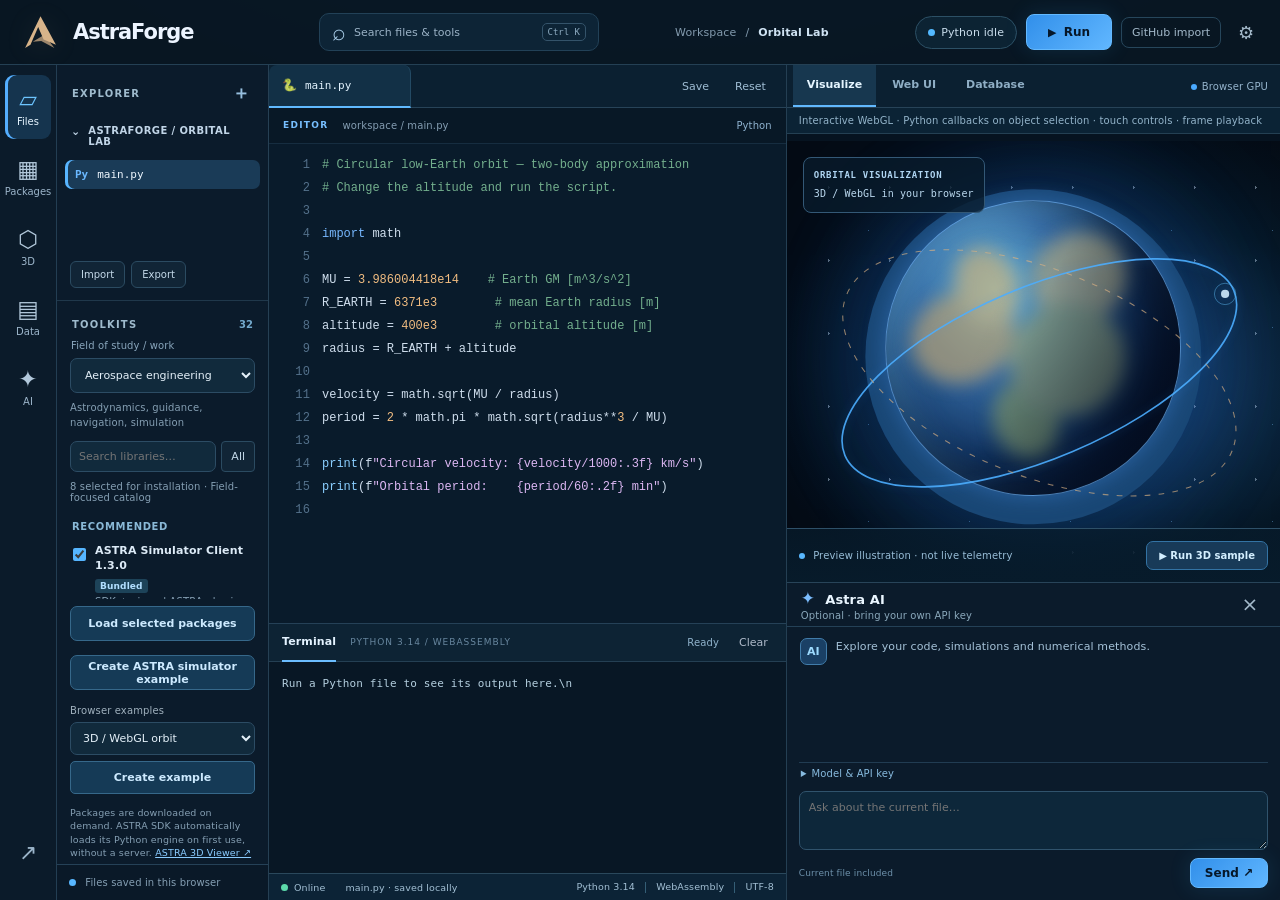
==== commit cda814ae: "AstraForge 5.4 - Observatory Azure redesign" ====
--- a/index.html
+++ b/index.html
@@ -1,61 +1,72 @@
-<!doctype html>
+<!DOCTYPE html>
+
 <html lang="en">
 <head>
-<meta charset="utf-8">
-<meta name="viewport" content="width=device-width,initial-scale=1,viewport-fit=cover">
-<meta name="theme-color" content="#0D1B2A">
-<meta name="description" content="AstraForge — a focused, browser-based Python 3.14 workspace for engineering and science.">
-<meta http-equiv="Content-Security-Policy" content="default-src 'self'; script-src 'self' https://cdn.jsdelivr.net 'wasm-unsafe-eval'; style-src 'self' 'unsafe-inline'; connect-src 'self' https://cdn.jsdelivr.net https://api.github.com https://raw.githubusercontent.com https://openrouter.ai https://pypi.org https://files.pythonhosted.org; img-src 'self' data: blob:; worker-src 'self' blob:; font-src 'self'; object-src 'none'; base-uri 'self'">
-<link rel="manifest" href="./manifest.webmanifest"><link rel="icon" href="./icons/logo.svg" type="image/svg+xml"><link rel="apple-touch-icon" href="./icons/icon-192.png"><link rel="stylesheet" href="./style.css"><link rel="stylesheet" href="./holst-theme.css">
-<title>AstraForge — Holst Palette · Interactive Engineering IDE</title>
+<meta charset="utf-8"/>
+<meta content="width=device-width,initial-scale=1,viewport-fit=cover" name="viewport"/>
+<meta content="#081522" name="theme-color"/>
+<meta content="AstraForge — a focused, browser-based Python 3.14 workspace for engineering and science." name="description"/>
+<meta content="default-src 'self'; script-src 'self' https://cdn.jsdelivr.net 'wasm-unsafe-eval'; style-src 'self' 'unsafe-inline'; connect-src 'self' https://cdn.jsdelivr.net https://api.github.com https://raw.githubusercontent.com https://openrouter.ai https://pypi.org https://files.pythonhosted.org; img-src 'self' data: blob:; worker-src 'self' blob:; font-src 'self'; object-src 'none'; base-uri 'self'" http-equiv="Content-Security-Policy"/>
+<link href="./manifest.webmanifest" rel="manifest"/><link href="./icons/logo.svg" rel="icon" type="image/svg+xml"/><link href="./icons/icon-192.png" rel="apple-touch-icon"/><link href="./style.css" rel="stylesheet"/><link href="observatory-theme.css" rel="stylesheet"/>
+<title>AstraForge — Observatory · Engineering IDE</title>
 </head>
 <body>
 <div class="app-shell">
-  <header class="app-header">
-    <div class="app-brand"><span class="logo">AF</span><strong>AstraForge</strong><span class="brand-divider"></span><span class="brand-context">Workspace</span></div>
-    <div class="header-center"><span class="breadcrumb">Projects</span><span class="chevron">/</span><span class="breadcrumb-strong">My engineering lab</span></div>
-    <div class="header-actions"><span class="engine-chip" id="runtimeStatus"><span class="led"></span>Python idle</span><button id="btnGithub" class="header-button" title="Import a public GitHub source file">GitHub import</button><button id="btnSettings" class="icon-button" title="Preferences" aria-label="Preferences">⚙</button><button id="btnSide" class="icon-button mobile-only" aria-label="Toggle explorer">☰</button><button id="btnAI" class="icon-button mobile-only" aria-label="Toggle assistant">◫</button></div>
-  </header>
-  <div class="app-body">
-    <nav class="activity-rail" aria-label="Primary views"><button class="activity active" title="Explorer" aria-label="Explorer">▤</button><button class="activity" id="btnRailPackages" title="Scientific packages" aria-label="Scientific packages">▦</button><button class="activity" id="btnRailAI" title="Assistant" aria-label="Assistant">◎</button><span class="activity-spacer"></span><a class="activity link" href="https://elemanprojects.com" target="_blank" rel="noopener noreferrer" title="Portfolio">↗</a></nav>
-    <aside id="sidebar" class="explorer">
-      <div class="panel-label">EXPLORER <button id="btnNew" title="New file" aria-label="Create new file">＋</button></div>
-      <div class="section-title">⌄ <span>MY ENGINEERING LAB</span></div>
-      <nav id="files" aria-label="Project files" class="file-tree"></nav>
-      <div class="file-operations"><button id="btnImport">Import</button><button id="btnExport">Export</button><input id="importInput" type="file" accept=".py,.txt,.json,.md,.html,.css,.js" multiple hidden></div>
-      <div class="panel-rule"></div>
-      <div id="toolkitSection" class="toolkit-section">
-        <div class="panel-label package-title">TOOLKITS <span id="packageTotal">0</span></div>
-        <label class="field-caption" for="role">Field of study / work</label>
-        <select id="role" class="select-input" aria-label="Choose engineering discipline"></select>
-        <p id="profileSummary" class="profile-hint"></p>
-        <div class="pkg-controls"><input id="packageSearch" type="search" placeholder="Search libraries…" aria-label="Search packages"><button id="btnAllPackages" title="Show all catalog modules" aria-pressed="false">All</button></div>
-        <div id="packageCounts" class="package-counts"></div>
-        <div id="packages" class="package-scroll" role="group" aria-label="Packages for discipline"></div>
-        <button id="btnInstall" class="button-secondary install-button">Load selected packages</button><button id="btnAstraDemo" class="button-secondary install-button" title="Create a Python example using the in-browser ASTRA simulator">Create ASTRA simulator example</button>
-        <div class="example-picker"><label for="exampleSelect">Browser examples</label><select id="exampleSelect" aria-label="Browser example">
+<header class="app-header">
+<div class="app-brand"><span class="logo"><svg aria-hidden="true" viewBox="0 0 48 48"><path d="M24 3 44 40 28 33 21 17 11 40 4 44z" fill="currentColor"></path><path d="m14 36 15-9 13 17-17-9z" fill="currentColor" opacity=".70"></path></svg></span><strong>AstraForge</strong><span class="brand-divider"></span><span class="brand-context">ENGINEER · SIMULATE · EXPLORE</span></div>
+<button aria-label="Search project files and packages" class="header-search" id="btnQuickSearch" type="button"><span class="search-icon">⌕</span><span>Search files &amp; tools</span><kbd>Ctrl K</kbd></button><div class="header-center"><span class="breadcrumb">Workspace</span><span class="chevron">/</span><span class="breadcrumb-strong">Orbital Lab</span></div>
+<div class="header-actions"><span class="engine-chip" id="runtimeStatus"><span class="led"></span>Python idle</span><button class="run-button header-run" id="btnRun" title="Ctrl+Enter"><span class="run-arrow">▶</span> Run </button><button class="header-button" id="btnGithub" title="Import a public GitHub source file">GitHub import</button><button aria-label="Preferences" class="icon-button" id="btnSettings" title="Preferences">⚙</button><button aria-label="Toggle explorer" class="icon-button mobile-only" id="btnSide">☰</button><button aria-label="Toggle assistant" class="icon-button mobile-only" id="btnAI">◫</button></div>
+</header>
+<div class="app-body">
+<nav aria-label="Primary views" class="activity-rail"><button aria-label="Explorer" class="activity active" title="Explorer"><span class="rail-glyph">▱</span><small>Files</small></button><button aria-label="Scientific packages" class="activity" id="btnRailPackages" title="Scientific packages"><span class="rail-glyph">▦</span><small>Packages</small></button><button aria-label="3D visualization" class="activity" id="btnRailVisualize" title="3D visualization" type="button"><span class="rail-glyph">⬡</span><small>3D</small></button><button aria-label="Database studio" class="activity" id="btnRailDatabase" title="Database studio" type="button"><span class="rail-glyph">▤</span><small>Data</small></button><button aria-label="Assistant" class="activity" id="btnRailAI" title="Assistant"><span class="rail-glyph">✦</span><small>AI</small></button><span class="activity-spacer"></span><a class="activity link" href="https://elemanprojects.com" rel="noopener noreferrer" target="_blank" title="Portfolio">↗</a></nav>
+<aside class="explorer" id="sidebar">
+<div class="panel-label">EXPLORER <button aria-label="Create new file" id="btnNew" title="New file">＋</button></div>
+<div class="section-title">⌄ <span>ASTRAFORGE / ORBITAL LAB</span></div>
+<nav aria-label="Project files" class="file-tree" id="files"></nav>
+<div class="file-operations"><button id="btnImport">Import</button><button id="btnExport">Export</button><input accept=".py,.txt,.json,.md,.html,.css,.js" hidden="" id="importInput" multiple="" type="file"/></div>
+<div class="panel-rule"></div>
+<div class="toolkit-section" id="toolkitSection">
+<div class="panel-label package-title">TOOLKITS <span id="packageTotal">0</span></div>
+<label class="field-caption" for="role">Field of study / work</label>
+<select aria-label="Choose engineering discipline" class="select-input" id="role"></select>
+<p class="profile-hint" id="profileSummary"></p>
+<div class="pkg-controls"><input aria-label="Search packages" id="packageSearch" placeholder="Search libraries…" type="search"/><button aria-pressed="false" id="btnAllPackages" title="Show all catalog modules">All</button></div>
+<div class="package-counts" id="packageCounts"></div>
+<div aria-label="Packages for discipline" class="package-scroll" id="packages" role="group"></div>
+<button class="button-secondary install-button" id="btnInstall">Load selected packages</button><button class="button-secondary install-button" id="btnAstraDemo" title="Create a Python example using the in-browser ASTRA simulator">Create ASTRA simulator example</button>
+<div class="example-picker"><label for="exampleSelect">Browser examples</label><select aria-label="Browser example" id="exampleSelect">
 <option value="scene">3D / WebGL orbit</option><option value="flight">Flight mechanics (browser)</option>
 <option value="ui">Tkinter-style web UI</option><option value="site">Django-style static HTML</option><option value="python_site">Python Jinja2 page (no server)</option>
-<option value="database">SQLite persistent database</option></select><button id="btnCreateExample" class="button-secondary">Create example</button></div>
-        <p class="package-note">Packages are downloaded on demand. ASTRA SDK automatically loads its Python engine on first use, without a server. <a href="https://eleman07.github.io/ASTRA---Aerospace-Simulator/" target="_blank" rel="noopener noreferrer">ASTRA 3D Viewer ↗</a></p>
-      </div>
-      <div class="explorer-footer"><span class="storage-dot"></span> Files saved in this browser</div>
-    </aside>
-    <main class="ide-main">
-      <div class="editor-bar"><div class="tabs"><button id="tabname" class="editor-tab">main.py</button></div><div class="editor-actions"><button id="btnSave" class="small-button" title="Ctrl+S">Save</button><button id="btnRun" class="run-button" title="Ctrl+Enter"><span class="run-arrow">▶</span> Run <kbd>Ctrl ↵</kbd></button><button id="btnStop" class="small-button" title="Restart Python runtime">Reset</button></div></div>
-      <div class="editor-surface"><div class="editor-breadcrumb"><span id="pathLabel">workspace / main.py</span><span class="file-language">Python</span></div><div class="editor-content"><div id="lineNumbers" class="line-numbers" aria-hidden="true">1</div><textarea id="editor" spellcheck="false" aria-label="Python code editor" autocapitalize="off" autocorrect="off" autocomplete="off" wrap="off"></textarea></div></div>
-      <section class="console-section" id="consoleExpanded" aria-label="Execution output"><div class="console-toolbar"><div class="console-tabs"><button class="studio-tab active" type="button" data-studio="output">Output</button><button class="studio-tab" type="button" data-studio="scene">3D Preview</button><button class="studio-tab" type="button" data-studio="web">Web UI</button><button class="studio-tab" type="button" data-studio="database">Database</button><span class="console-subtitle">Python / WebAssembly</span></div><div class="console-actions"><span id="runStatus">Ready</span><button id="btnClear">Clear</button></div></div><pre id="output" class="console-output" role="log" aria-live="polite">Run a Python file to see its output here.\n</pre><div id="plotZone" class="plot-zone" aria-label="Matplotlib figures"></div>
-       <div id="scenePanel" class="studio-content" hidden><div class="panel-help">Interactive WebGL · Python callbacks on object selection · touch controls · frame playback</div><div id="sceneViewport"></div><div id="sceneTitle" class="preview-caption"></div></div>
-       <div id="webPanel" class="studio-content" hidden><div class="panel-help">Interactive Python forms with event callbacks · static HTML preview (no native Tkinter)</div><iframe id="htmlPreview" title="Sandboxed HTML preview" sandbox="allow-scripts"></iframe><div id="declarativePreview"></div></div>
-       <div id="databasePanel" class="studio-content" hidden><div class="sql-tools"><label for="databaseName">Database file</label><input id="databaseName" value="engineering.db" aria-label="Database filename"><button id="btnRunSQL" class="run-button">Execute SQL</button><button id="btnExportDB" class="small-button">Export .db</button><button id="btnImportDB" class="small-button">Import .db</button><input id="dbFileInput" type="file" accept=".db,.sqlite,.sqlite3" hidden></div><textarea id="sqlInput" spellcheck="false" aria-label="SQL query">SELECT name FROM sqlite_master WHERE type='table' ORDER BY name;</textarea><div class="sql-scroll"><table id="sqlResults"><thead></thead><tbody></tbody></table></div><small id="sqlStatus">SQLite · IndexedDB persistence · max 4 MiB per file</small><div class="db-browser"><div class="db-browser-bar"><strong>Table explorer</strong><select id="dbTableSelect" aria-label="Database table"></select><button id="btnRefreshTables">Refresh</button><button id="btnCreateTable">New table</button><button id="btnAddRow">Add row</button></div><div id="dbGrid" class="db-grid-scroll" aria-label="Editable database rows"></div><small id="dbGridStatus">Choose a table to view and edit rows.</small></div></div>
-      </section>
-      <div class="status-bar"><span><span class="status-dot" id="connectionDot"></span><span id="connection">Online</span></span><span id="fileStatus">main.py · saved locally</span><span class="status-right">Python 3.14 <span class="status-divider"></span> WebAssembly <span class="status-divider"></span> UTF-8</span></div>
-    </main>
-    <aside id="rightbar" class="assistant-panel"><div class="assistant-header"><div><strong>Assistant</strong><span>OpenRouter · optional</span></div><button class="icon-button" id="btnCloseAI" title="Hide assistant">×</button></div><div class="assistant-banner"><div class="assistant-avatar">AI</div><p>Ask about your code, engineering models, or numerical methods. Your workspace stays local until you send a prompt.</p></div><div id="aiMessages" class="ai-messages" aria-live="polite"></div><div class="assistant-configuration"><label for="aiModel">Model</label><input id="aiModel" value="openrouter/free" spellcheck="false" placeholder="provider/model:free"><label for="aiKey">API key <span>(not stored)</span></label><input id="aiKey" type="password" autocomplete="off" placeholder="sk-or-..."></div><div class="assistant-compose"><textarea id="aiPrompt" rows="3" placeholder="Ask about the current file…" aria-label="Assistant prompt"></textarea><div class="compose-bottom"><span>Current file included</span><button id="btnAsk" class="run-button">Send ↗</button></div></div></aside>
-  </div>
+<option value="database">SQLite persistent database</option></select><button class="button-secondary" id="btnCreateExample">Create example</button></div>
+<p class="package-note">Packages are downloaded on demand. ASTRA SDK automatically loads its Python engine on first use, without a server. <a href="https://eleman07.github.io/ASTRA---Aerospace-Simulator/" rel="noopener noreferrer" target="_blank">ASTRA 3D Viewer ↗</a></p>
 </div>
-<dialog id="settingsDialog" class="dialog"><div class="dialog-header"><div><small>PREFERENCES</small><h2>Settings</h2></div><button id="closeSettings" aria-label="Close preferences">×</button></div><div class="dialog-body"><h3>Python runtime</h3><p>Python 3.14 powered by Pyodide in a module Web Worker. Executes on your device; no Python server required. Initial runtime and libraries must download once.</p><h3>Keyboard shortcuts</h3><div class="shortcut"><span>Run current file</span><kbd>Ctrl / ⌘ + Enter</kbd></div><div class="shortcut"><span>Save workspace</span><kbd>Ctrl / ⌘ + S</kbd></div><div class="shortcut"><span>Focus editor</span><kbd>Ctrl / ⌘ + K</kbd></div><h3>Browser-first alternatives</h3><p>ModernGL is represented by a WebGL 3D viewport with object selection and keyframe playback; Tkinter-style forms support event callbacks in Pyodide, and Django projects by static HTML preview only. Original native packages are not executed. PyFME is not included; the flight demonstration is a separate educational model. ASTRA Simulator Client runs against the bundled browser-compatible ASTRA engine (downloaded on first use); no server is required. Simulations are local to the IDE tab, separate from the ASTRA 3D viewer tab.</p><h3>Database</h3><p>SQLite files are persisted in IndexedDB on this device (up to 4 MiB each). A table browser supports create/insert/update/delete; SQLAlchemy, DuckDB and Peewee can be loaded on demand. Export data for backup.</p><h3>Privacy</h3><p>Your files live in browser IndexedDB. Download important projects regularly. OpenRouter receives code only when you explicitly send a prompt. Never embed a shared API key in a published web app.</p></div></dialog>
-<dialog id="githubDialog" class="dialog"><div class="dialog-header"><div><small>IMPORT</small><h2>Public GitHub file</h2></div><button id="closeGithub" aria-label="Close import">×</button></div><div class="dialog-body"><p>Paste the raw.githubusercontent.com URL of a public <code>.py</code> file. Honor the source's software license.</p><input id="rawUrl" class="select-input wide" type="url" placeholder="https://raw.githubusercontent.com/owner/repo/main/file.py"><button id="importRaw" class="run-button import-action">Import file</button></div></dialog>
-<div id="toast" class="toast" role="status" aria-live="polite"></div>
-<script type="module" src="./app.js"></script>
+<div class="explorer-footer"><span class="storage-dot"></span> Files saved in this browser</div>
+</aside>
+
+
+<div class="workbench" data-mobile-view="code" id="workbench"><nav aria-label="Workspace panels" class="mobile-workspace-nav"><button class="active" data-workspace-view="code" type="button">Code</button><button data-workspace-view="preview" type="button">Visualize</button><button data-workspace-view="database" type="button">Database</button><button data-workspace-view="ai" type="button">Astra AI</button></nav><main class="ide-main">
+<div class="editor-bar"><div class="tabs"><button class="editor-tab" id="tabname">main.py</button></div><div class="editor-actions"><button class="small-button" id="btnSave" title="Ctrl+S">Save</button><button class="small-button" id="btnStop" title="Restart Python runtime">Reset</button></div></div>
+<div class="editor-surface"><div class="editor-breadcrumb"><span class="code-region-label">EDITOR</span><span id="pathLabel">workspace / main.py</span><span class="file-language">Python</span></div><div class="editor-content"><div aria-hidden="true" class="line-numbers" id="lineNumbers">1</div><pre aria-hidden="true" class="syntax-layer" id="syntaxLayer"></pre><textarea aria-label="Python code editor" autocapitalize="off" autocomplete="off" autocorrect="off" id="editor" spellcheck="false" wrap="off"></textarea></div></div>
+<section aria-label="Execution output" class="console-section" id="consoleExpanded"><div class="console-toolbar"><div class="console-tabs"><span class="console-title">Terminal</span><span class="console-subtitle">PYTHON 3.14 / WEBASSEMBLY</span></div><div class="console-actions"><span id="runStatus">Ready</span><button id="btnClear">Clear</button></div></div><pre aria-live="polite" class="console-output" id="output" role="log">Run a Python file to see its output here.\n</pre><div aria-label="Matplotlib figures" class="plot-zone" id="plotZone"></div>
+
+
+
+</section>
+<div class="status-bar"><span><span class="status-dot" id="connectionDot"></span><span id="connection">Online</span></span><span id="fileStatus">main.py · saved locally</span><span class="status-right">Python 3.14 <span class="status-divider"></span> WebAssembly <span class="status-divider"></span> UTF-8</span></div>
+</main><section aria-label="Visual tools and assistant" class="visual-dock" id="visualDock"><div class="visual-toolbar"><div class="visual-tabs"><button class="studio-tab active" data-studio="scene" type="button">Visualize</button><button class="studio-tab" data-studio="web" type="button">Web UI</button><button class="studio-tab" data-studio="database" type="button">Database</button></div><span class="visual-mode"><span class="mode-point"></span>Browser GPU</span></div><div class="visual-stack" id="visualStack"><div class="studio-content" id="scenePanel"><div class="panel-help">Interactive WebGL · Python callbacks on object selection · touch controls · frame playback</div><div class="visual-placeholder" id="visualPlaceholder">
+<div aria-hidden="true" class="planet-stage"><div class="starfield"></div><div class="earth-glow"></div><div class="earth-ball"><div class="earth-land"></div><div class="earth-shade"></div></div>
+<svg class="orbit-svg" preserveAspectRatio="xMidYMid meet" viewBox="0 0 600 400"><ellipse cx="307" cy="214" fill="none" rx="257" ry="104" stroke="#4caeff" stroke-width="2" transform="rotate(-23 307 214)"></ellipse><ellipse cx="307" cy="214" fill="none" opacity=".75" rx="253" ry="125" stroke="#d6b183" stroke-dasharray="7 10" stroke-width="1.3" transform="rotate(22 307 214)"></ellipse><circle cx="533" cy="118" fill="#d0edff" r="5"></circle><circle cx="533" cy="118" fill="none" opacity=".6" r="13" stroke="#65c5ff"></circle></svg>
+<div class="telemetry-chip"><strong>ORBITAL VISUALIZATION</strong><span>3D / WebGL in your browser</span></div></div>
+<div class="sample-toolbar"><span><i></i> Preview illustration · not live telemetry</span><button class="sample-run" id="btnSampleOrbit" type="button">▶ Run 3D sample</button></div>
+</div><div id="sceneViewport"></div><div class="preview-caption" id="sceneTitle"></div></div><div class="studio-content" hidden="" id="webPanel"><div class="panel-help">Interactive Python forms with event callbacks · static HTML preview (no native Tkinter)</div><iframe id="htmlPreview" sandbox="allow-scripts" title="Sandboxed HTML preview"></iframe><div id="declarativePreview"></div></div><div class="studio-content" hidden="" id="databasePanel"><div class="sql-tools"><label for="databaseName">Database file</label><input aria-label="Database filename" id="databaseName" value="engineering.db"/><button class="run-button" id="btnRunSQL">Execute SQL</button><button class="small-button" id="btnExportDB">Export .db</button><button class="small-button" id="btnImportDB">Import .db</button><input accept=".db,.sqlite,.sqlite3" hidden="" id="dbFileInput" type="file"/></div><textarea aria-label="SQL query" id="sqlInput" spellcheck="false">SELECT name FROM sqlite_master WHERE type='table' ORDER BY name;</textarea><div class="sql-scroll"><table id="sqlResults"><thead></thead><tbody></tbody></table></div><small id="sqlStatus">SQLite · IndexedDB persistence · max 4 MiB per file</small><div class="db-browser"><div class="db-browser-bar"><strong>Table explorer</strong><select aria-label="Database table" id="dbTableSelect"></select><button id="btnRefreshTables">Refresh</button><button id="btnCreateTable">New table</button><button id="btnAddRow">Add row</button></div><div aria-label="Editable database rows" class="db-grid-scroll" id="dbGrid"></div><small id="dbGridStatus">Choose a table to view and edit rows.</small></div></div></div><aside class="assistant-panel" id="rightbar"><div class="assistant-header"><div><strong>Astra AI</strong><span>Optional · bring your own API key</span></div><button class="icon-button" id="btnCloseAI" title="Hide assistant">×</button></div><div class="assistant-banner"><div class="assistant-avatar">AI</div><p>Explore your code, simulations and numerical methods.</p></div><div aria-live="polite" class="ai-messages" id="aiMessages"></div><details class="ai-settings"><summary>Model &amp; API key</summary><div class="assistant-configuration"><label for="aiModel">Model</label><input id="aiModel" placeholder="provider/model:free" spellcheck="false" value="openrouter/free"/><label for="aiKey">API key <span>(not stored)</span></label><input autocomplete="off" id="aiKey" placeholder="sk-or-..." type="password"/></div></details><div class="assistant-compose"><textarea aria-label="Assistant prompt" id="aiPrompt" placeholder="Ask about the current file…" rows="3"></textarea><div class="compose-bottom"><span>Current file included</span><button class="run-button" id="btnAsk">Send ↗</button></div></div></aside></section></div></div>
+</div>
+<dialog class="dialog" id="settingsDialog"><div class="dialog-header"><div><small>PREFERENCES</small><h2>Settings</h2></div><button aria-label="Close preferences" id="closeSettings">×</button></div><div class="dialog-body"><h3>Python runtime</h3><p>Python 3.14 powered by Pyodide in a module Web Worker. Executes on your device; no Python server required. Initial runtime and libraries must download once.</p><h3>Keyboard shortcuts</h3><div class="shortcut"><span>Run current file</span><kbd>Ctrl / ⌘ + Enter</kbd></div><div class="shortcut"><span>Save workspace</span><kbd>Ctrl / ⌘ + S</kbd></div><div class="shortcut"><span>Focus editor</span><kbd>Ctrl / ⌘ + P</kbd></div><div class="shortcut"><span>Search files and packages</span><kbd>Ctrl / ⌘ + K</kbd></div><h3>Browser-first alternatives</h3><p>ModernGL is represented by a WebGL 3D viewport with object selection and keyframe playback; Tkinter-style forms support event callbacks in Pyodide, and Django projects by static HTML preview only. Original native packages are not executed. PyFME is not included; the flight demonstration is a separate educational model. ASTRA Simulator Client runs against the bundled browser-compatible ASTRA engine (downloaded on first use); no server is required. Simulations are local to the IDE tab, separate from the ASTRA 3D viewer tab.</p><h3>Database</h3><p>SQLite files are persisted in IndexedDB on this device (up to 4 MiB each). A table browser supports create/insert/update/delete; SQLAlchemy, DuckDB and Peewee can be loaded on demand. Export data for backup.</p><h3>Privacy</h3><p>Your files live in browser IndexedDB. Download important projects regularly. OpenRouter receives code only when you explicitly send a prompt. Never embed a shared API key in a published web app.</p></div></dialog>
+<dialog class="dialog" id="githubDialog"><div class="dialog-header"><div><small>IMPORT</small><h2>Public GitHub file</h2></div><button aria-label="Close import" id="closeGithub">×</button></div><div class="dialog-body"><p>Paste the raw.githubusercontent.com URL of a public <code>.py</code> file. Honor the source's software license.</p><input class="select-input wide" id="rawUrl" placeholder="https://raw.githubusercontent.com/owner/repo/main/file.py" type="url"/><button class="run-button import-action" id="importRaw">Import file</button></div></dialog>
+<dialog id="quickOpenDialog" class="dialog quick-open-dialog" aria-label="Quick search">
+<div class="quick-open-header"><span aria-hidden="true">⌕</span><input id="quickOpenInput" type="search" autocomplete="off" placeholder="Search files, packages and STEM tools…" aria-label="Search files and packages"><button id="quickOpenClose" type="button" aria-label="Close search">×</button></div>
+<div id="quickOpenResults" class="quick-open-results" role="listbox" aria-label="Search results"></div>
+<p class="quick-open-footnote">Files open in the editor · Packages open in the explorer · Escape to close</p>
+</dialog>
+<div aria-live="polite" class="toast" id="toast" role="status"></div>
+<script src="./app.js" type="module"></script>
 </body></html>
--- a/observatory-theme.css
+++ b/observatory-theme.css
@@ -0,0 +1,181 @@
+/* AstraForge 5.4 — OBSERVATORY / Azure. Layout and styling only; all runtime APIs remain browser-native. */
+:root {
+  color-scheme: dark;
+  --bg:#06111e; --bg-deep:#060f1a; --surface:#0c1b2a; --surface-2:#102236;
+  --surface-3:#152c42; --border:#23384b; --subtle:#1a3043;
+  --text:#e5effa; --text-muted:#a3bacd; --muted:#758da1;
+  --accent:#55b5ff; --accent-bg:#143b60; --green:#5cdaab; --red:#ff8497;
+  --azure:#54aeff; --azure-hi:#8bd2ff; --navy:#081521; --panel:#0b1b2a;
+  --gold:#d8b48a; --shadow:0 16px 44px #020914a6;
+  font-family:Inter,'Segoe UI Variable','Segoe UI',system-ui,sans-serif;
+}
+html,body{background:#06111e;color:var(--text)}
+body{font-size:13px;letter-spacing:.01em}
+button{transition:background .15s,border-color .15s,color .15s,box-shadow .15s}
+button:focus-visible,input:focus-visible,textarea:focus-visible,select:focus-visible{outline:2px solid var(--azure);outline-offset:2px}
+a{color:#8bccff}::selection{background:#1a5481;color:#fff}
+[hidden]{display:none!important}
+.app-shell{background:radial-gradient(ellipse 75% 50% at 50% -23%,#154165 0%,transparent 80%),#06111e}
+.app-header{height:65px;min-height:65px;padding:0 18px;gap:18px;background:#081723e8;border-bottom:1px solid #244054;box-shadow:0 1px 0 #ffffff04}
+.app-brand{min-width:365px;gap:11px}
+.app-brand strong{font-size:21px;letter-spacing:-1.05px;font-weight:730;color:#ecf4ff}
+.app-brand .logo{width:44px;height:44px;display:grid;place-items:center;background:transparent;border:0;box-shadow:none;color:var(--gold);border-radius:0}
+.logo svg{height:37px;width:37px;filter:drop-shadow(0 2px 13px #dab58a20)}
+.brand-divider{display:none}
+.brand-context{font-size:9px;letter-spacing:2px;font-weight:650;color:#829aac;margin-left:6px;white-space:nowrap}
+.header-center{display:flex;align-items:center;gap:9px;min-width:164px;margin-right:0}
+.breadcrumb,.chevron{font-size:11px;color:#839bae}
+.breadcrumb-strong{font-size:11px;color:#cfe3f3;font-weight:640}
+.header-search{display:flex;align-items:center;gap:8px;margin:auto;flex:1;max-width:355px;min-width:140px;padding:9px 12px;background:#0d2436;border:1px solid #224157;border-radius:10px;color:#9bb2c6;font-size:11px;text-align:left}
+.header-search:hover{background:#12304a;border-color:#3978a2;color:#e7f2ff}
+.header-search .search-icon{font-size:23px;line-height:10px;color:#a9cde8}
+.header-search kbd{margin-left:auto;border:1px solid #34536a;border-radius:5px;padding:3px 5px;color:#8eacc2;font-size:9px;white-space:nowrap}
+.header-actions{gap:9px;margin-left:auto}
+.engine-chip{border:1px solid #2c5065;background:#0c2333;border-radius:19px;padding:9px 12px;color:#c9ddec;font-size:11px}
+.led{width:7px;height:7px;background:#53b9ff}
+.engine-chip.ready .led{background:#53b9ff}.engine-chip.failed .led{background:#ff8497}
+.header-button,.icon-button{border-radius:8px;color:#a3b9ca}.header-button{border:1px solid #26465b;padding:8px 10px}
+.header-button:hover,.icon-button:hover{background:#1c364a;color:#e6f1ff}
+.header-run,.run-button{background:linear-gradient(135deg,#318fea,#61b7ff);border:1px solid #63b9ff;color:#061729;border-radius:8px;font-size:12px;font-weight:750;box-shadow:0 0 22px #3aafff24;white-space:nowrap}
+.header-run{font-size:12px;padding:10px 21px}.header-run .run-arrow{font-size:11px}
+.run-button:hover{background:linear-gradient(135deg,#62b8ff,#8ad1ff);border-color:#99d8ff;box-shadow:0 0 22px #4daeff4a;color:#061729}
+.run-button:disabled{box-shadow:none}
+.app-body{min-height:0;flex:1;display:flex;background:#071421;position:relative}
+.activity-rail{flex:0 0 65px;width:65px;padding:10px 6px 8px;gap:6px;background:#0b1b2a;border-right:1px solid #233e53}
+.activity{width:53px;height:64px;display:flex;flex-direction:column;align-items:center;justify-content:center;gap:5px;border:0;border-radius:9px;color:#9cb5ca;padding:6px 0;font-size:12px;letter-spacing:0}
+.activity:hover,.activity.active{background:#15344e;color:#e6f5ff}.activity.active{box-shadow:inset 3px 0 var(--azure)}
+.activity .rail-glyph{font-size:23px;line-height:24px;color:#b2c8db}.activity.active .rail-glyph{color:#6dc5ff}
+.activity small{font-size:10px;font-weight:500}.activity.link{font-size:22px;text-align:center;margin-bottom:8px}
+.explorer{width:226px;flex:0 0 226px;background:#0b1b2b;border-right:1px solid #264054}
+.panel-label{padding:18px 15px 10px;color:#9fbbcd;font-size:10px;letter-spacing:1.2px}
+.panel-label button{color:#97bfdf;font-size:18px}
+.section-title{background:transparent;border:0;color:#c1d5e7;padding:12px 14px 10px;font-weight:690}.section-title span{font-size:10px}
+.file-tree{max-height:210px;min-height:98px;padding:3px 8px}.file-item{font-family:'Cascadia Code',Consolas,monospace;color:#a9c0d3;border-radius:7px;padding:8px 10px;font-size:11px}
+.file-item:hover{background:#123049}.file-item.active{background:#1a3b57;color:#eff8ff;box-shadow:inset 3px 0 #58b5ff}
+.file-icon{font-weight:700;color:#6ab8ff;font-size:11px}
+.file-operations{padding:6px 13px 12px}
+.file-operations button{border:1px solid #2d5068;color:#b1cee4;border-radius:6px;padding:7px 10px}
+.file-operations button:hover{background:#1b3a51}.panel-rule{background:#20384b}
+.toolkit-section{border:0;overflow:hidden}.package-title span{color:#73a9cc}.field-caption{color:#89a6bc}
+.select-input,.pkg-controls input,.example-picker select{border:1px solid #2c4c64;background:#112a3c;color:#e4f0f9;border-radius:7px;font-size:11px}
+.profile-hint,.pkg-desc,.package-note,.package-counts,.explorer-footer,.pkg-group,.pkg-group-note{color:#859fb3}
+.pkg-controls button,.file-operations button{background:#112536;color:#c4d9e9;border-color:#2b4b61}
+.package-scroll{scrollbar-color:#355572 transparent}.package-row{border-radius:7px}.package-row:hover{background:#112c41}
+.package-row input,.web-field input[type=range],.af-scene-playback input{accent-color:#55b5ff}
+.pkg-name{color:#ddebf7}.pkg-group{color:#8ab9d7}.pkg-flag{background:#173d5d;color:#9bd8ff}.pkg-flag.bundled{background:#1d4359;color:#b2dfff}.pkg-flag.native{background:#47352d;color:#f3c8a8}
+.button-secondary{background:#153a56;border:1px solid #36688a;color:#cdeaff;border-radius:7px;font-size:11px;font-weight:640}.button-secondary:hover{background:#205178;border-color:#6bbafa}
+.explorer-footer{background:#0a1928;border-top:1px solid #254157;padding:12px}.storage-dot,.status-dot{background:#58b7ff}
+.workbench{min-width:0;min-height:0;flex:1;display:grid;grid-template-columns:minmax(355px,1.04fr) minmax(395px,1fr);background:#081521}
+.ide-main{min-width:0;min-height:0;display:flex;flex-direction:column;background:#0a1a29;border-right:1px solid #243f53}
+.editor-bar{height:43px;flex-shrink:0;background:#0b2031;border-bottom:1px solid #274358}
+.editor-tab{height:43px;min-width:142px;color:#e4f4ff;background:#123046;border-right:1px solid #234a64;border-top:0;border-bottom:2px solid #60baff;border-radius:8px 8px 0 0;font-family:'Cascadia Code',Consolas,monospace;font-size:11px;padding:0 13px;text-align:left}
+.editor-tab::before{content:'🐍';font-family:'Segoe UI Emoji';font-size:12px;margin-right:8px}
+.editor-actions{padding:0 10px}.small-button{border:1px solid transparent;color:#a0bed5;border-radius:6px;font-size:11px}
+.small-button:hover{background:#14324a;color:#fff;border-color:#2f5a76}
+.editor-surface{background:#081826;flex:1;min-height:130px}
+.editor-breadcrumb{padding:12px 14px;color:#849db2;font-size:10px;justify-content:flex-start;gap:14px;border-bottom:1px solid #162d40}
+.code-region-label{color:#77bfff;font-weight:700;letter-spacing:1.3px;font-size:9px}
+.file-language{margin-left:auto;color:#8fb3d0}
+.editor-content{background:#091b2b;min-height:0}
+.line-numbers{font:12px/23px 'Cascadia Code',Consolas,'Liberation Mono',monospace;width:53px;flex:0 0 53px;padding:10px 12px 18px 4px;color:#54718b;text-align:right}
+.editor-content textarea,.syntax-layer{font:12px/23px 'Cascadia Code',Consolas,'Liberation Mono',monospace;tab-size:4;letter-spacing:0;padding:10px 18px 20px 0;white-space:pre}
+.editor-content textarea{position:relative;z-index:2;line-height:23px;width:100%;background:transparent;color:#e1edf7;caret-color:#85d4ff;outline:0!important;resize:none;overflow:auto}
+.syntax-layer{position:absolute;z-index:1;inset:0 0 0 53px;pointer-events:none;overflow:hidden;margin:0;color:#cfdeed;min-width:0;min-height:0;will-change:transform}
+.syntax-ready .editor-content textarea{color:transparent;-webkit-text-fill-color:transparent}
+.syntax-ready .editor-content textarea::selection{background:#28578396;-webkit-text-fill-color:transparent}
+.syntax-layer .tok-keyword{color:#77b8ff}.syntax-layer .tok-builtin{color:#8bcfff}.syntax-layer .tok-comment{color:#73af8d}.syntax-layer .tok-number{color:#f2bd81}.syntax-layer .tok-string{color:#dcb7f3}.syntax-layer .tok-decorator{color:#e9c177}
+.console-section{flex:0 0 30%;max-height:40%;min-height:166px;border-top:1px solid #254157;background:#081725}
+.console-section.preview-expanded{flex:0 0 30%;max-height:40%}
+.console-toolbar{height:38px;background:#0d2334;border-bottom:1px solid #243f53;padding:0 13px}
+.console-tabs{gap:14px}.console-title{font-weight:700;color:#e4f3ff;font-size:11px;line-height:37px;border-bottom:2px solid #6bbdff}.console-subtitle{font-size:9px;color:#68879f;letter-spacing:1px}
+.console-actions,#runStatus{color:#90b3cc;font-size:10px}
+.console-output{color:#b4cfdf;font:11px/1.7 'Cascadia Code',Consolas,monospace;padding:13px;min-height:0}
+.out-error{color:#ff8294}.out-success{color:#78cbad}
+.plot-zone{overflow:auto;max-height:40%}
+.status-bar{height:27px;background:#0c2336;border-top:1px solid #2a485c;color:#a3c0d5;padding:0 12px;font-size:9.5px}
+.status-divider{border-color:#345e76}
+.visual-dock{min-width:0;min-height:0;display:flex;flex-direction:column;background:#081724}
+.visual-toolbar{height:43px;flex:0 0 43px;display:flex;justify-content:space-between;align-items:center;background:#0b2031;border-bottom:1px solid #274358;padding:0 12px 0 6px}
+.visual-tabs{display:flex;align-items:center;height:100%;gap:2px}
+.visual-tabs .studio-tab{height:100%;padding:0 14px;color:#8faec5;font-size:11px;font-weight:590;background:transparent;border:0;border-bottom:2px solid transparent}
+.visual-tabs .studio-tab:hover{color:#f4faff;background:#123449}
+.visual-tabs .studio-tab.active{color:#e5f5ff;background:#17374f;border-bottom-color:#62b9ff}
+.visual-mode{font-size:10px;color:#95b4cd;white-space:nowrap}.mode-point{display:inline-block;width:6px;height:6px;background:#4aaaff;border-radius:50%;margin-right:5px}
+.visual-stack{flex:1.2;min-height:220px;display:flex;flex-direction:column;position:relative;background:#061320;overflow:hidden;border-bottom:1px solid #284459}
+.visual-stack .studio-content{flex:1;min-height:0;height:auto;display:flex;flex-direction:column;background:#071725;padding:0;overflow:auto}
+.visual-stack .panel-help{padding:7px 12px;background:#0b2335;color:#93b4ca;font-size:10px;flex:0 0 auto;border-bottom:1px solid #244053}
+.visual-stack #scenePanel{position:relative;overflow:hidden}
+#sceneViewport{flex:1;min-height:0;width:100%;background:#061320}
+#sceneViewport canvas{max-width:100%;height:auto}
+#sceneTitle{color:#94b5ce;padding:5px 10px;font-size:10px;background:#092134}
+.visual-placeholder{position:absolute;inset:33px 0 0;z-index:2;display:flex;flex-direction:column;justify-content:flex-end;pointer-events:none;background:#040d17;overflow:hidden}
+.planet-stage{position:absolute;inset:0;overflow:hidden;background:radial-gradient(ellipse at 72% 55%,#133557,#061725 47%,#040b14 77%)}
+.starfield{position:absolute;inset:0;background-image:radial-gradient(#d6eaff 1px,transparent 1px),radial-gradient(#74b9ef .9px,transparent 1px);background-size:61px 73px,101px 97px;background-position:11px 10px,31px 41px;opacity:.43}
+.earth-glow{width:min(68%,380px);aspect-ratio:1;border-radius:50%;position:absolute;left:50%;top:49%;transform:translate(-50%,-50%);background:#194775;box-shadow:0 0 75px 30px #176bd72e,0 0 160px 18px #216fd928}
+.earth-ball{width:min(60%,345px);aspect-ratio:1;border-radius:50%;position:absolute;left:50%;top:47%;transform:translate(-50%,-50%);overflow:hidden;border:1px solid #78bcff91;background:radial-gradient(ellipse at 37% 30%,#6dbad9 0%,#356ba5 28%,#143968 57%,#08172e 83%);box-shadow:inset -29px -18px 48px #000d25b8,inset 10px 9px 34px #8ce4ff4b,0 0 22px #4488e26e}
+.earth-land{position:absolute;inset:2%;background:radial-gradient(ellipse at 42% 24%,#c5ae7c 0 13%,transparent 13.6%),radial-gradient(ellipse at 28% 38%,#b6a073 0 18%,transparent 18.5%),radial-gradient(ellipse at 60% 58%,#8c9d77 0 24%,transparent 24.8%),radial-gradient(ellipse at 39% 73%,#80996c 0 13%,transparent 13.7%),radial-gradient(ellipse at 74% 32%,#aba681 0 16%,transparent 16.7%);filter:blur(9px);opacity:.7;transform:rotate(-20deg)}
+.earth-shade{position:absolute;inset:0;background:linear-gradient(115deg,transparent 35%,#02112405 47%,#02081799 85%)}
+.orbit-svg{position:absolute;width:100%;height:100%;overflow:visible;opacity:.9;filter:drop-shadow(0 0 5px #3a94ff50)}
+.telemetry-chip{position:absolute;top:16px;left:16px;background:#081b2cc9;border:1px solid #335876;border-radius:8px;padding:9px 10px;color:#bad8ee;font:10px/1.8 'Cascadia Code',Consolas,monospace;display:grid;gap:2px}
+.telemetry-chip strong{color:#b0d6f3;letter-spacing:.7px;font-size:9px}
+.sample-toolbar{position:relative;display:flex;align-items:center;justify-content:space-between;gap:8px;padding:12px;background:linear-gradient(0deg,#071b2bf9,#071b2bc5);border-top:1px solid #2e5068;pointer-events:auto;color:#98bdd7;font-size:10px}
+.sample-toolbar i{width:6px;height:6px;display:inline-block;background:#59b8ff;border-radius:50%;margin-right:5px}
+.sample-run{padding:8px 12px;border-radius:7px;border:1px solid #3373a4;color:#d4efff;background:#183a58;font-size:10px;font-weight:700}.sample-run:hover{background:#275c86}
+#scenePanel:not([hidden]) .af-scene-playback{background:#102b40;border-top:1px solid #345571;color:#c8deef}
+.af-scene-playback button,.db-browser-bar button,.db-row-actions button{background:#193d5a;border:1px solid #37678a;color:#d9efff;border-radius:6px}.af-scene-playback button:hover,.db-browser-bar button:hover,.db-row-actions button:hover{background:#285c80}
+.visual-stack #webPanel{overflow:auto}.visual-stack #webPanel iframe{height:42%;min-height:180px;flex:0 0 auto;background:#fff;border-radius:5px;margin:8px}
+#declarativePreview{color:#daecf7;overflow:auto;min-height:0;padding:10px 14px}#declarativePreview h3{color:#ecf7ff}
+.web-field{color:#bdd5e7}.web-field input,.web-field select,.web-field textarea{background:#112c42;color:#ecf7ff;border:1px solid #365c75}
+#declarativePreview button{background:#267fcd;color:#fff;border:1px solid #5ab5fc;border-radius:7px}
+.visual-stack #databasePanel{overflow:auto}.db-browser{border-color:#33536a;background:#0b2031}
+.db-browser-bar{background:#10283b}.db-browser-bar strong{color:#dbedfb}.db-browser-bar select,.sql-tools input,#sqlInput,.sql-grid input.cell-editor{background:#0a2337;color:#d7e9f6;border-color:#365771}
+#sqlResults,.sql-grid{color:#d9eafa}#sqlResults th,#sqlResults td,.sql-grid th,.sql-grid td{border-color:#2f4d63}#sqlResults th,.sql-grid th{background:#17364b}
+#sqlStatus,#dbGridStatus{color:#95b5cb}
+.assistant-panel{display:flex;flex:0 1 38%;width:auto;min-height:225px;max-height:44%;border-left:0;background:#0b1b2b;box-shadow:none}
+.assistant-header{height:44px;min-height:44px;border-bottom:1px solid #244157;padding:9px 14px}
+.assistant-header strong{font-size:13px;color:#eaf6ff}.assistant-header strong::before{content:'✦';color:#7bbdff;margin-right:10px;font-size:17px}
+.assistant-header span{color:#8aa8bb;font-size:10px}
+.assistant-banner{padding:11px 13px 5px;color:#a5c2d8}.assistant-banner p{font-size:11px}
+.assistant-avatar{height:27px;flex-basis:27px;background:#1a4065;color:#9ddaff;border:1px solid #417caa;border-radius:7px}
+.ai-messages{padding:8px 12px;gap:9px;min-height:15px}.ai-msg{background:#102b40;border:1px solid #2c4b62;color:#d4e9f8;border-radius:9px;font-size:11px;padding:10px}.ai-msg.user{background:#193b59;border-color:#42789c}.ai-msg.assistant{background:#102c42}
+.ai-settings{border-top:1px solid #213c52;margin:3px 12px 0;padding:5px 2px;color:#95b9d3}
+.ai-settings summary{cursor:pointer;font-size:10px;color:#88bbdf}.ai-settings .assistant-configuration{padding:7px 0;border:0;gap:3px}.assistant-configuration label,.assistant-configuration label span{color:#9abbd1}
+.assistant-configuration input,.assistant-compose textarea{background:#0d273a;border:1px solid #30536c;border-radius:7px;color:#e7f4ff}.assistant-compose{padding:7px 12px 12px}.assistant-compose textarea{min-height:42px;max-height:90px;resize:vertical}
+.compose-bottom{padding-top:5px}.compose-bottom span{font-size:9px;color:#6d90aa}.compose-bottom .run-button{padding:7px 14px}
+.dialog{background:#0c2132;border:1px solid #34536a}.dialog::backdrop{background:#030c16cf}.dialog-header,.shortcut{border-color:#2a4960}.dialog-header h2,.dialog-body h3{color:#eaf4ff}.dialog-body{color:#b8d0e2}.dialog-body code,.dialog-body kbd{background:#203c52}.toast{background:#173c5a;color:#e9f6ff;border:1px solid #55abef;box-shadow:var(--shadow)}
+.mobile-workspace-nav{display:none}
+/* Wide desktop and laptops */
+@media(max-width:1530px){.app-brand{min-width:225px}.brand-context{display:none}.explorer{flex-basis:212px;width:212px}.activity-rail{flex-basis:57px;width:57px}.activity{width:46px}.workbench{grid-template-columns:minmax(320px,1.05fr) minmax(340px,1fr)}.header-search{max-width:280px}}
+@media(max-width:1250px){.app-brand{min-width:185px}.header-center{display:none}.explorer{flex-basis:187px;width:187px}.workbench{grid-template-columns:minmax(310px,1.02fr) minmax(320px,1fr)}.header-search{max-width:230px}.visual-mode{display:none}}
+/* On medium screens the explorer becomes an overlay, giving code and simulation room. */
+@media(max-width:1100px){.app-body{position:relative}.explorer{display:none;position:absolute;z-index:10;left:57px;top:0;bottom:0;width:256px;flex-basis:256px;box-shadow:var(--shadow)}.explorer.open{display:flex}.workbench{grid-template-columns:minmax(0,1fr) minmax(0,.92fr)}.assistant-panel{min-height:200px}.header-search{max-width:260px}}
+@media(max-width:890px){.app-header{height:56px;min-height:56px;padding:0 9px}.app-brand{min-width:auto}.app-brand strong{font-size:17px}.logo svg{width:29px;height:29px}.app-brand .logo{width:33px;height:33px}.header-search{display:none}.header-run{padding:8px 13px}.header-button{display:none}.mobile-only{display:grid}.activity-rail{display:none}.explorer{left:0;top:0;width:min(290px,88vw)}
+  .workbench{display:flex;flex-direction:column;width:100%}.mobile-workspace-nav{height:44px;flex:0 0 44px;background:#0b2336;border-bottom:1px solid #2b4a63;display:flex;gap:5px;padding:5px 9px}
+  .mobile-workspace-nav button{flex:1;min-width:0;background:transparent;border:0;color:#9cbad0;border-radius:7px;font-size:11px;padding:5px 3px}.mobile-workspace-nav button.active{color:#effaff;background:#1b4566;box-shadow:inset 0 -2px #62baff}
+  .workbench[data-mobile-view=code] .ide-main{display:flex}.workbench[data-mobile-view=code] .visual-dock{display:none}
+  .workbench:not([data-mobile-view=code]) .ide-main{display:none}.workbench:not([data-mobile-view=code]) .visual-dock{display:flex}
+  .ide-main,.visual-dock{flex:1;min-height:0;width:100%}.visual-stack{flex:1;min-height:0}
+  .assistant-panel{display:none;position:static;width:100%;box-shadow:none;max-height:none;flex:1;min-height:0}
+  .workbench[data-mobile-view=ai] .visual-stack{display:none}.workbench[data-mobile-view=ai] .assistant-panel{display:flex}
+  .workbench[data-mobile-view=preview] .assistant-panel,.workbench[data-mobile-view=database] .assistant-panel{display:none}
+  .console-section{flex:0 0 32%;max-height:39%}.editor-surface{min-height:100px}.status-bar{height:25px}
+}
+@media(max-width:560px){.app-header{height:52px;min-height:52px}.header-actions{gap:4px}.engine-chip{padding:6px 8px;font-size:9px}.header-run{padding:7px 11px;font-size:11px}.app-brand strong{font-size:15px}.editor-tab{min-width:118px}.editor-breadcrumb{padding:9px 10px}.line-numbers{width:43px;flex-basis:43px;padding-right:9px}.syntax-layer{left:43px}.editor-content textarea,.syntax-layer,.line-numbers{font-size:11.5px;line-height:21px}.console-section{min-height:135px;flex-basis:32%}.visual-toolbar{height:42px;flex-basis:42px}.visual-tabs .studio-tab{padding:0 10px;font-size:10px}.earth-ball{width:65%}.earth-glow{width:72%}.telemetry-chip{top:8px;left:8px;padding:6px}.sample-toolbar{padding:9px}.visual-placeholder{top:33px}}
+@media(prefers-reduced-motion:reduce){*,*::before,*::after{animation:none!important;transition:none!important}}
+
+/* Functional quick-open command palette and collapsible assistant */
+.assistant-panel.minimized{display:none}
+.quick-open-dialog{padding:0;width:min(580px,calc(100vw - 20px));background:#0b2031;border:1px solid #396887;border-radius:12px;overflow:hidden}
+.quick-open-header{display:flex;align-items:center;gap:12px;padding:13px 16px;border-bottom:1px solid #2b4c62;color:#86caff;font-size:22px}
+.quick-open-header input{flex:1;min-width:0;border:0;outline:0!important;background:transparent;color:#e4f3ff;font-size:13px;padding:7px}
+.quick-open-header button{background:transparent;border:0;color:#9abbce;font-size:22px;padding:3px 9px}
+.quick-open-results{max-height:350px;min-height:100px;overflow:auto;padding:8px}
+.quick-result{width:100%;border:0;background:transparent;color:#e6f2ff;display:flex;align-items:center;gap:13px;text-align:left;border-radius:7px;padding:11px 12px;font-size:12px}
+.quick-result:hover,.quick-result:focus-visible{background:#194768}
+.quick-result small{font-size:9px;color:#9ad3ff;min-width:59px;letter-spacing:1px}
+.quick-result em{margin-left:auto;font-size:10px;font-style:normal;color:#819eb3}
+.quick-no-results{color:#92b4ca;padding:15px}
+.quick-open-footnote{padding:11px 16px;margin:0;border-top:1px solid #294359;color:#799bb5;font-size:10px}
+/* The syntax layer is decorative and must never duplicate a plain-text fallback. */
+html:not(.syntax-ready) .syntax-layer{display:none}
+html.syntax-ready .syntax-layer{display:block}
